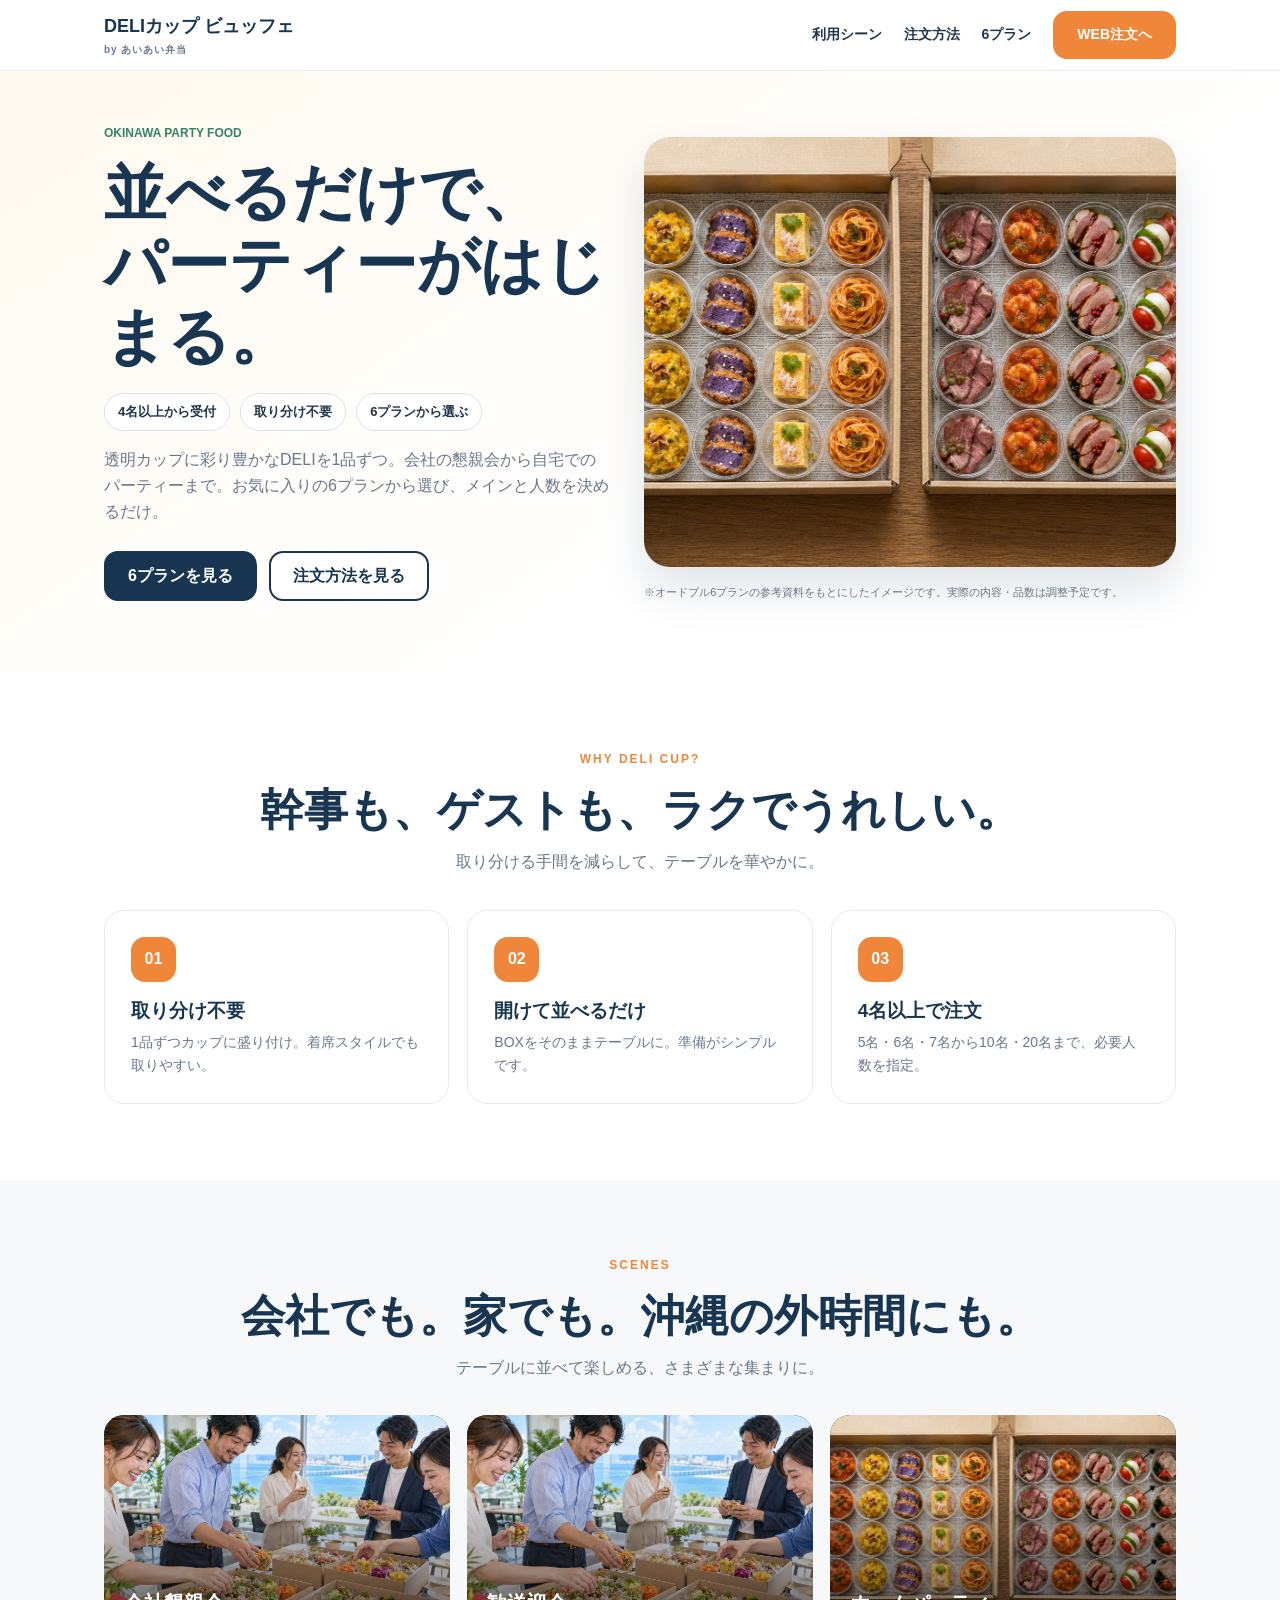
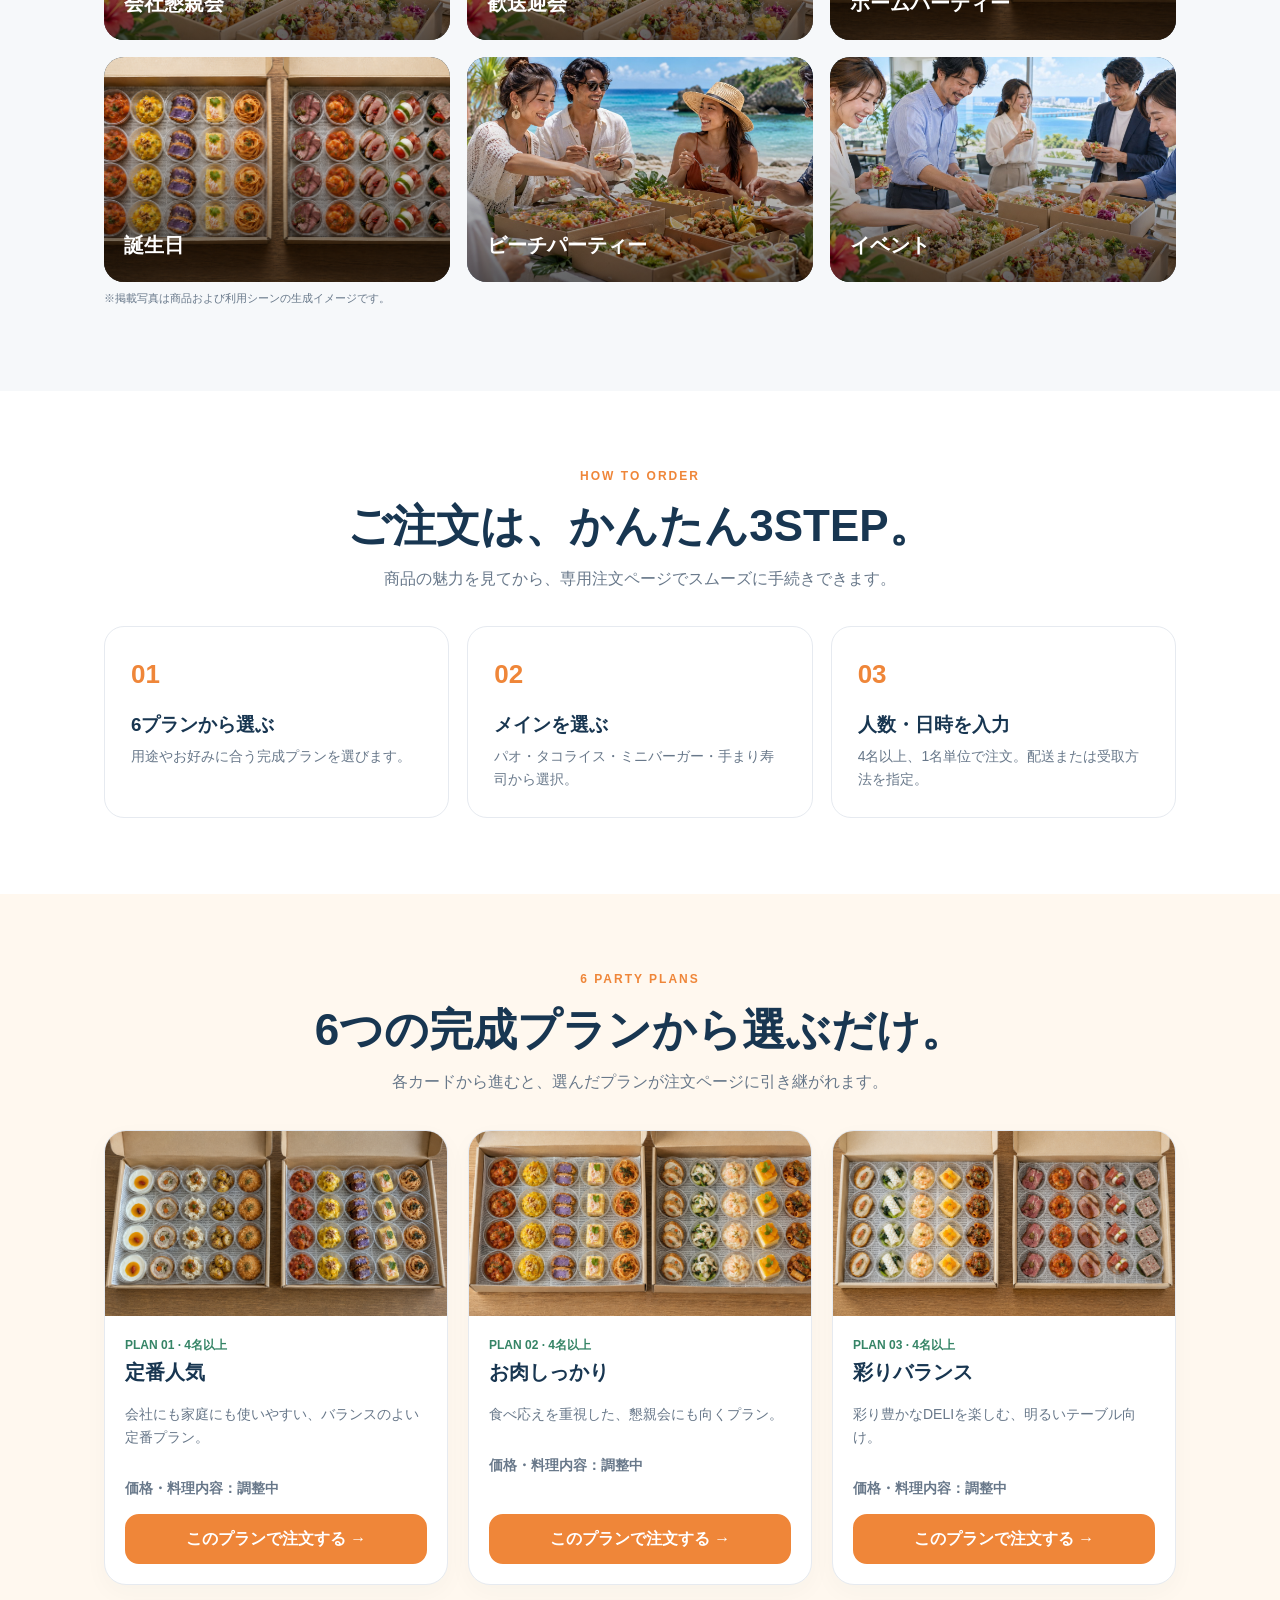
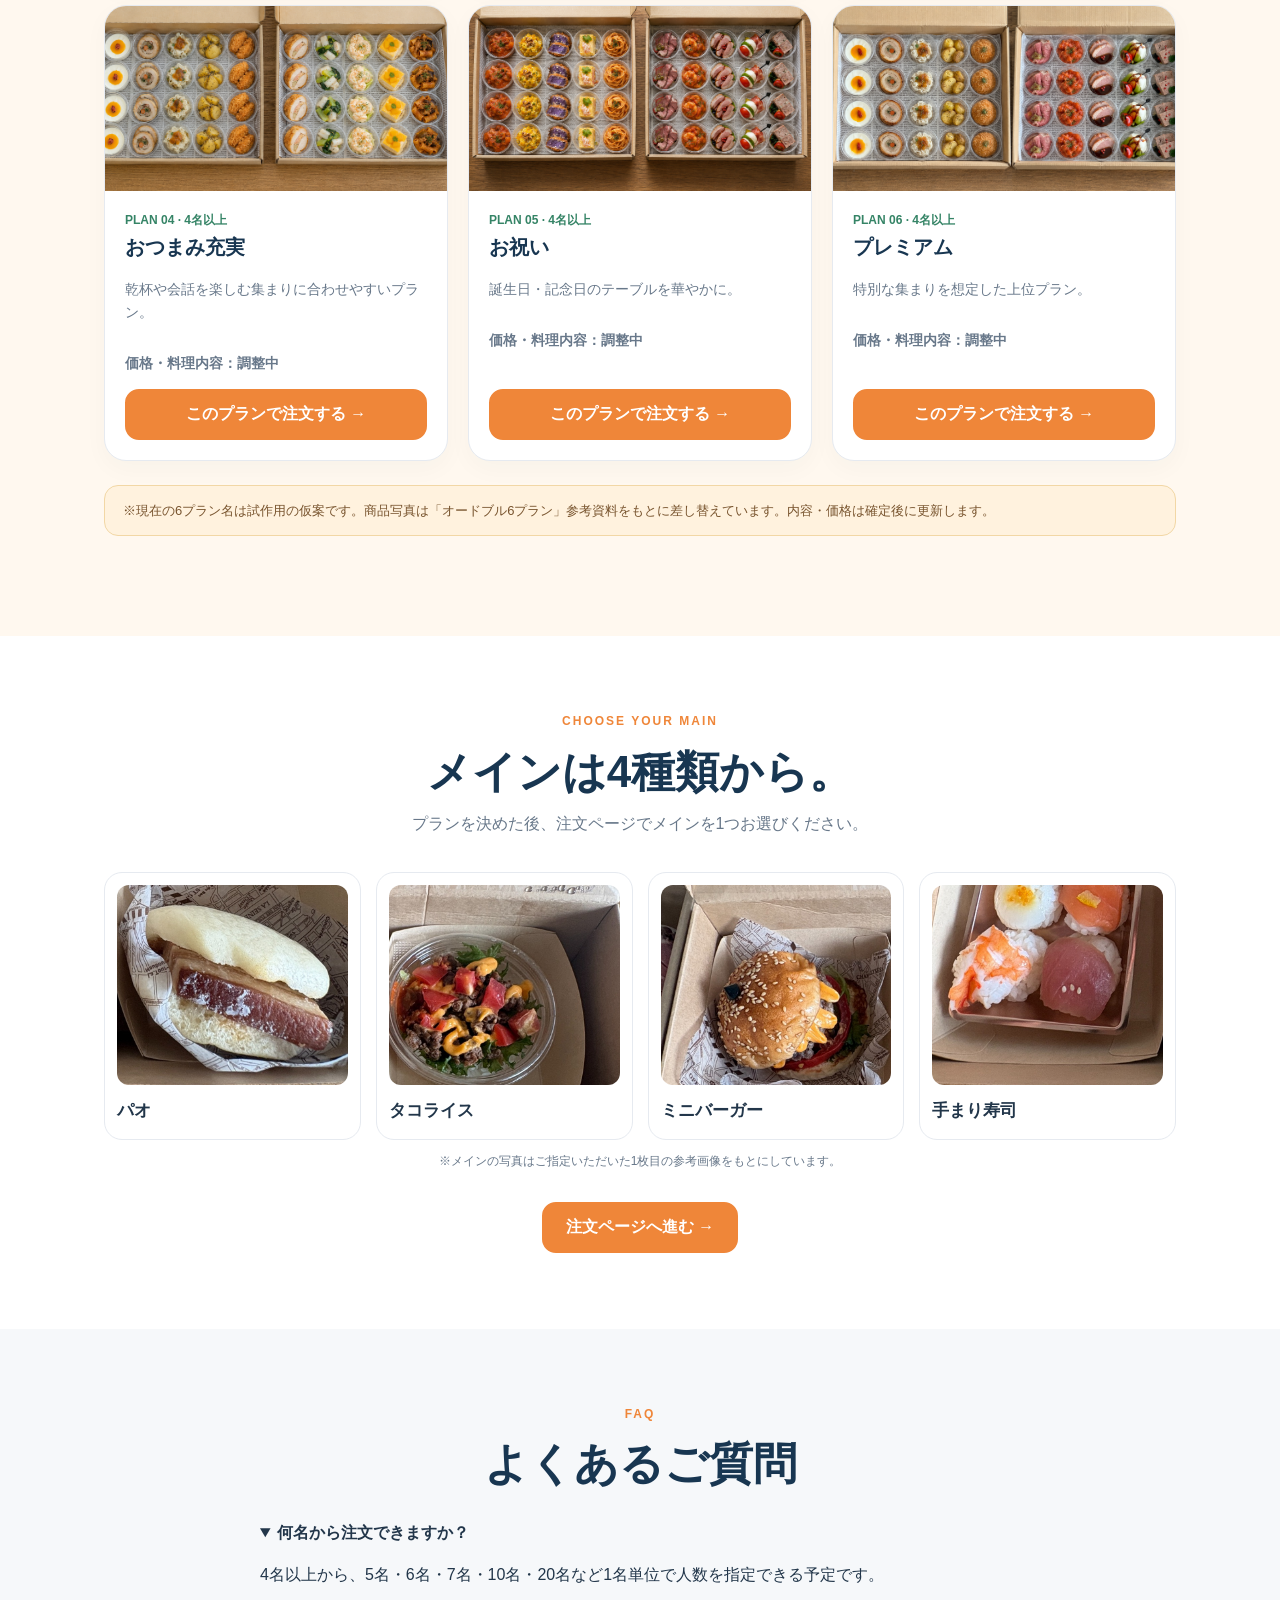
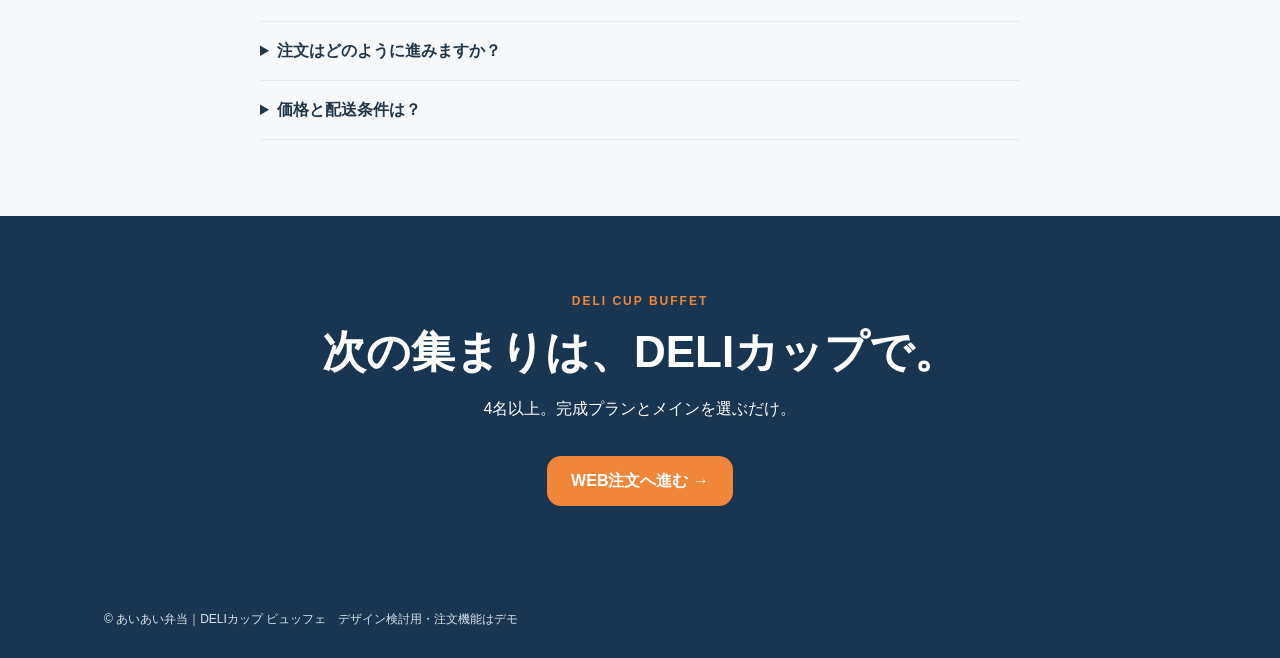
==== index.html @ 121ae2f3 "Add files via upload" ====
<!doctype html><html lang="ja"><head><meta charset="UTF-8"><meta name="viewport" content="width=device-width, initial-scale=1.0"><meta name="description" content="DELIカップ ビュッフェ｜沖縄のあいあい弁当。4名以上から人数に合わせて注文できるカップ型オードブル。"><link rel="stylesheet" href="style.css"><title>DELIカップ ビュッフェ｜あいあい弁当</title></head><body><header class="site-header"><div class="wrap header-inner"><a class="logo" href="index.html">DELIカップ ビュッフェ<small>by あいあい弁当</small></a><nav class="nav"><a href="index.html#scenes">利用シーン</a><a href="index.html#howto">注文方法</a><a href="index.html#plans">6プラン</a><a class="button" href="order.html">WEB注文へ</a></nav></div></header>
<main><section class="hero"><div class="wrap hero-inner"><div><span class="chip">OKINAWA PARTY FOOD</span><h1>並べるだけで、<br>パーティーがはじまる。</h1><div class="badges"><span class="badge">4名以上から受付</span><span class="badge">取り分け不要</span><span class="badge">6プランから選ぶ</span></div><p>透明カップに彩り豊かなDELIを1品ずつ。会社の懇親会から自宅でのパーティーまで。お気に入りの6プランから選び、メインと人数を決めるだけ。</p><div class="cta-row"><a class="button navy" href="#plans">6プランを見る</a><a class="button outline" href="#howto">注文方法を見る</a></div></div><div><img class="hero-photo" src="images/hero.jpg" alt="ビュッフェ参考資料をもとにしたDELIカップのオードブルイメージ"><div class="photo-caption">※オードブル6プランの参考資料をもとにしたイメージです。実際の内容・品数は調整予定です。</div></div></div></section>
<section class="section" id="features"><div class="wrap"><div class="eyebrow">WHY DELI CUP?</div><h2 class="title">幹事も、ゲストも、ラクでうれしい。</h2><p class="sub">取り分ける手間を減らして、テーブルを華やかに。</p><div class="feature-grid"><div class="tile"><div class="tile-icon">01</div><h3>取り分け不要</h3><p>1品ずつカップに盛り付け。着席スタイルでも取りやすい。</p></div><div class="tile"><div class="tile-icon">02</div><h3>開けて並べるだけ</h3><p>BOXをそのままテーブルに。準備がシンプルです。</p></div><div class="tile"><div class="tile-icon">03</div><h3>4名以上で注文</h3><p>5名・6名・7名から10名・20名まで、必要人数を指定。</p></div></div></div></section>
<section class="section soft" id="scenes"><div class="wrap"><div class="eyebrow">SCENES</div><h2 class="title">会社でも。家でも。沖縄の外時間にも。</h2><p class="sub">テーブルに並べて楽しめる、さまざまな集まりに。</p><div class="scene-grid"><div class="scene"><img src="images/office.jpg" alt="オフィス懇親会の利用イメージ"><span>会社懇親会</span></div><div class="scene"><img src="images/office.jpg" alt="歓送迎会の利用イメージ"><span>歓送迎会</span></div><div class="scene"><img src="images/hero.jpg" alt="ホームパーティーの参考イメージ"><span>ホームパーティー</span></div><div class="scene"><img src="images/hero.jpg" alt="誕生日の参考イメージ"><span>誕生日</span></div><div class="scene"><img src="images/beach.jpg" alt="ビーチパーティーの利用イメージ"><span>ビーチパーティー</span></div><div class="scene"><img src="images/office.jpg" alt="イベントの利用イメージ"><span>イベント</span></div></div><div class="photo-caption">※掲載写真は商品および利用シーンの生成イメージです。</div></div></section>
<section class="section" id="howto"><div class="wrap"><div class="eyebrow">HOW TO ORDER</div><h2 class="title">ご注文は、かんたん3STEP。</h2><p class="sub">商品の魅力を見てから、専用注文ページでスムーズに手続きできます。</p><div class="steps"><div class="tile"><div class="step-num">01</div><h3>6プランから選ぶ</h3><p>用途やお好みに合う完成プランを選びます。</p></div><div class="tile"><div class="step-num">02</div><h3>メインを選ぶ</h3><p>パオ・タコライス・ミニバーガー・手まり寿司から選択。</p></div><div class="tile"><div class="step-num">03</div><h3>人数・日時を入力</h3><p>4名以上、1名単位で注文。配送または受取方法を指定。</p></div></div></div></section>
<section class="section pale" id="plans"><div class="wrap"><div class="eyebrow">6 PARTY PLANS</div><h2 class="title">6つの完成プランから選ぶだけ。</h2><p class="sub">各カードから進むと、選んだプランが注文ページに引き継がれます。</p><div class="plan-grid"><article class="plan"><div class="plan-photo" role="img" aria-label="仮の商品イメージ"></div><div class="plan-inner"><span class="chip">PLAN 01 · 4名以上</span><h3>定番人気</h3><p>会社にも家庭にも使いやすい、バランスのよい定番プラン。</p><p><strong>価格・料理内容：調整中</strong></p><a class="button" href="order.html?plan=1">このプランで注文する →</a></div></article>
<article class="plan"><div class="plan-photo" role="img" aria-label="仮の商品イメージ"></div><div class="plan-inner"><span class="chip">PLAN 02 · 4名以上</span><h3>お肉しっかり</h3><p>食べ応えを重視した、懇親会にも向くプラン。</p><p><strong>価格・料理内容：調整中</strong></p><a class="button" href="order.html?plan=2">このプランで注文する →</a></div></article>
<article class="plan"><div class="plan-photo" role="img" aria-label="仮の商品イメージ"></div><div class="plan-inner"><span class="chip">PLAN 03 · 4名以上</span><h3>彩りバランス</h3><p>彩り豊かなDELIを楽しむ、明るいテーブル向け。</p><p><strong>価格・料理内容：調整中</strong></p><a class="button" href="order.html?plan=3">このプランで注文する →</a></div></article>
<article class="plan"><div class="plan-photo" role="img" aria-label="仮の商品イメージ"></div><div class="plan-inner"><span class="chip">PLAN 04 · 4名以上</span><h3>おつまみ充実</h3><p>乾杯や会話を楽しむ集まりに合わせやすいプラン。</p><p><strong>価格・料理内容：調整中</strong></p><a class="button" href="order.html?plan=4">このプランで注文する →</a></div></article>
<article class="plan"><div class="plan-photo" role="img" aria-label="仮の商品イメージ"></div><div class="plan-inner"><span class="chip">PLAN 05 · 4名以上</span><h3>お祝い</h3><p>誕生日・記念日のテーブルを華やかに。</p><p><strong>価格・料理内容：調整中</strong></p><a class="button" href="order.html?plan=5">このプランで注文する →</a></div></article>
<article class="plan"><div class="plan-photo" role="img" aria-label="仮の商品イメージ"></div><div class="plan-inner"><span class="chip">PLAN 06 · 4名以上</span><h3>プレミアム</h3><p>特別な集まりを想定した上位プラン。</p><p><strong>価格・料理内容：調整中</strong></p><a class="button" href="order.html?plan=6">このプランで注文する →</a></div></article></div><div class="info">※現在の6プラン名は試作用の仮案です。商品写真は「オードブル6プラン」参考資料をもとに差し替えています。内容・価格は確定後に更新します。</div></div></section>
<section class="section" id="mains"><div class="wrap"><div class="eyebrow">CHOOSE YOUR MAIN</div><h2 class="title">メインは4種類から。</h2><p class="sub">プランを決めた後、注文ページでメインを1つお選びください。</p><div class="main-grid"><div class="main-item"><div class="pic"><img src="images/main_pao.jpg" alt="パオの参考写真"></div><h3>パオ</h3></div><div class="main-item"><div class="pic"><img src="images/main_taco.jpg" alt="タコライスの参考写真"></div><h3>タコライス</h3></div><div class="main-item"><div class="pic"><img src="images/main_burger.jpg" alt="ミニバーガーの参考写真"></div><h3>ミニバーガー</h3></div><div class="main-item"><div class="pic"><img src="images/main_sushi.jpg" alt="手まり寿司の参考写真"></div><h3>手まり寿司</h3></div></div><div class="main-row-note">※メインの写真はご指定いただいた1枚目の参考画像をもとにしています。</div><div class="center" style="margin-top:30px"><a href="order.html" class="button">注文ページへ進む →</a></div></div></section>
<section class="section soft"><div class="wrap"><div class="eyebrow">FAQ</div><h2 class="title">よくあるご質問</h2><div class="faq"><details open><summary>何名から注文できますか？</summary><p>4名以上から、5名・6名・7名・10名・20名など1名単位で人数を指定できる予定です。</p></details><details><summary>注文はどのように進みますか？</summary><p>LPでプランを選び、専用注文ページでメイン・人数・日時などをご入力ください。</p></details><details><summary>価格と配送条件は？</summary><p>現在調整中です。確定後、商品と注文ページの両方へ掲載します。</p></details></div></div></section>
<section class="section" style="background:#183651;color:#fff"><div class="wrap center"><div class="eyebrow">DELI CUP BUFFET</div><h2 class="title" style="color:#fff">次の集まりは、DELIカップで。</h2><p>4名以上。完成プランとメインを選ぶだけ。</p><a href="order.html" class="button" style="margin-top:18px">WEB注文へ進む →</a></div></section></main><footer class="footer"><div class="wrap">© あいあい弁当｜DELIカップ ビュッフェ　<span>デザイン検討用・注文機能はデモ</span></div></footer></body></html>
---- style.css ----
:root{--navy:#183651;--orange:#ef8639;--green:#358466;--yellow:#ffe4a1;--cream:#fff8ef;--text:#22364a;--muted:#68788a;--line:#e6eaf0}*{box-sizing:border-box}html{scroll-behavior:smooth}body{margin:0;font-family:-apple-system,BlinkMacSystemFont,"Hiragino Sans","Yu Gothic",Meiryo,sans-serif;color:var(--text);line-height:1.65;background:#fff}a{text-decoration:none;color:inherit}button,input,select,textarea{font:inherit}.wrap{max-width:1120px;padding:0 24px;margin:auto}.site-header{background:#fff;position:sticky;top:0;z-index:10;border-bottom:1px solid var(--line)}.header-inner{height:70px;display:flex;align-items:center;justify-content:space-between;gap:18px}.logo{font-size:18px;font-weight:900;color:var(--navy)}.logo small{display:block;font-size:10px;color:var(--muted);letter-spacing:1px}.nav{display:flex;align-items:center;gap:22px;font-size:14px;font-weight:800}.button{background:var(--orange);border:2px solid var(--orange);border-radius:14px;color:#fff;display:inline-flex;align-items:center;justify-content:center;min-height:48px;padding:10px 22px;font-weight:900;cursor:pointer;text-align:center}.button.navy{background:var(--navy);border-color:var(--navy)}.button.outline{background:#fff;color:var(--navy);border-color:var(--navy)}.button:focus-visible,a:focus-visible,select:focus-visible,input:focus-visible{outline:3px solid #1c91ee;outline-offset:3px}.section{padding:76px 0}.pale{background:var(--cream)}.soft{background:#f6f8fa}.eyebrow{font-size:12px;letter-spacing:2px;color:var(--orange);font-weight:900;text-align:center}.title{text-align:center;color:var(--navy);font-size:clamp(29px,4vw,44px);line-height:1.26;margin:12px 0}.sub{text-align:center;color:var(--muted);max-width:720px;margin:0 auto 34px}.badges{display:flex;gap:10px;flex-wrap:wrap}.badge{background:#fff;padding:7px 13px;border-radius:25px;border:1px solid #dce3ea;font-size:13px;font-weight:800}.hero{background:linear-gradient(145deg,#fff9ef,#fff 64%);padding:48px 0}.hero-inner{display:grid;grid-template-columns:1fr 1.05fr;align-items:center;gap:34px}.hero h1{font-size:clamp(38px,5vw,62px);line-height:1.16;margin:12px 0 20px;color:var(--navy)}.hero p{color:var(--muted)}.hero-photo{width:100%;height:410px;object-fit:cover;border-radius:26px;box-shadow:0 22px 45px #17365122}.photo-caption{font-size:11px;color:var(--muted);margin:7px 0}.feature-grid,.steps{display:grid;grid-template-columns:repeat(3,1fr);gap:18px}.tile{border:1px solid var(--line);border-radius:20px;padding:26px;background:#fff}.tile-icon{background:var(--orange);border-radius:14px;width:45px;height:45px;display:grid;place-items:center;color:white;font-weight:900}.tile h3{margin:14px 0 4px;color:var(--navy)}.tile p{margin:0;color:var(--muted);font-size:14px}.scene-grid{display:grid;grid-template-columns:repeat(3,1fr);gap:17px}.scene{border-radius:20px;min-height:225px;overflow:hidden;position:relative;background:var(--navy);color:white;display:flex;align-items:end}.scene img{position:absolute;width:100%;height:100%;object-fit:cover}.scene::after{content:"";position:absolute;inset:30% 0 0;background:linear-gradient(transparent,#0009)}.scene span{position:relative;z-index:1;font-size:20px;font-weight:900;padding:20px}.scene.placeholder{background:linear-gradient(135deg,#9cc3a4,#f0c578)}.step-num{font-size:26px;font-weight:900;color:var(--orange)}.plan-grid{display:grid;grid-template-columns:repeat(3,1fr);gap:20px}.plan{background:#fff;border:1px solid var(--line);border-radius:22px;overflow:hidden;box-shadow:0 8px 25px #22364a08;display:flex;flex-direction:column}.plan-photo{height:155px;background-image:linear-gradient(#ffffff12,#ffffff23),url('images/hero.jpg');background-size:cover;background-position:center}.plan:nth-child(2) .plan-photo{background-position:15% 75%}.plan:nth-child(3) .plan-photo{background-position:85% 20%}.plan:nth-child(4) .plan-photo{background-position:65% 85%}.plan:nth-child(5) .plan-photo{background-position:95% 75%}.plan:nth-child(6) .plan-photo{background-position:20% 15%}.plan-inner{padding:20px;flex:1;display:flex;flex-direction:column}.plan h3{font-size:20px;color:var(--navy);margin:0}.plan p{font-size:14px;color:var(--muted)}.plan .button{margin-top:auto}.chip{font-weight:800;color:var(--green);font-size:12px}.main-grid{display:grid;grid-template-columns:repeat(4,1fr);gap:15px}.main-item{background:#fff;border:1px solid var(--line);border-radius:18px;padding:14px}.main-item .pic{aspect-ratio:1.4;background:#f0e6d6;border-radius:12px;display:flex;align-items:center;justify-content:center;font-size:40px}.main-item h3{font-size:17px;margin:12px 0 2px}.info{background:#fff2de;border:1px solid #f2d7a5;padding:14px 18px;border-radius:14px;font-size:13px;color:#78542e;margin:24px 0}.faq{max-width:760px;margin:0 auto}.faq details{border-bottom:1px solid var(--line);padding:16px 0}.faq summary{font-weight:800;cursor:pointer}.footer{background:var(--navy);color:#dae4ed;padding:28px 0;font-size:12px}.center{text-align:center}.cta-row{display:flex;gap:12px;flex-wrap:wrap;margin:25px 0}.order-hero{background:var(--cream);padding:38px 0}.order-shell{display:grid;grid-template-columns:1.55fr 1fr;gap:28px;align-items:start;padding-top:30px;padding-bottom:70px}.form-card,.recap{background:#fff;border:1px solid var(--line);border-radius:22px;padding:27px;box-shadow:0 10px 28px #1836510b}.form-card h2{color:var(--navy);font-size:22px;border-bottom:1px solid var(--line);padding-bottom:10px;margin:4px 0 23px}.field{margin:0 0 19px}.field label{font-size:14px;display:block;font-weight:900;margin:0 0 7px}.field input,.field select,.field textarea{width:100%;padding:13px 15px;border:1px solid #ccd6e0;border-radius:12px;background:#fff;min-height:49px}.field small,.hint{font-size:12px;color:var(--muted)}.field-row{display:grid;grid-template-columns:1fr 1fr;gap:16px}.choice-row{display:flex;gap:9px;flex-wrap:wrap}.choice-row button{background:#fff;border:1px solid #d3dde6;border-radius:20px;padding:7px 15px;cursor:pointer}.choice-row button.active{background:var(--navy);color:#fff;border-color:var(--navy)}.recap{position:sticky;top:93px}.recap h2{margin:0 0 12px;color:var(--navy);font-size:24px}.line{display:flex;justify-content:space-between;gap:15px;padding:10px 0;border-bottom:1px solid var(--line);font-size:14px}.line strong{color:var(--navy);text-align:right}.status{background:#edf7f0;border-radius:14px;padding:14px;color:#246546;font-weight:700;font-size:13px}.disabled{opacity:.55;cursor:not-allowed}.confirm{display:none;padding:20px;background:#eff8f0;border-radius:14px;margin-top:19px;border:1px solid #b9d9bd}.confirm.show{display:block}.sticky-mobile{display:none}@media(max-width:860px){.hero-inner,.order-shell{grid-template-columns:1fr}.feature-grid,.plan-grid{grid-template-columns:repeat(2,1fr)}.main-grid{grid-template-columns:repeat(2,1fr)}.recap{position:static}.hero-photo{height:320px}.nav a:not(.button){display:none}}@media(max-width:600px){.wrap{padding:0 17px}.section{padding:52px 0}.hero{padding:28px 0}.hero-inner{gap:10px}.hero-photo{height:250px;order:-1}.feature-grid,.scene-grid,.steps,.plan-grid{grid-template-columns:1fr}.main-grid{grid-template-columns:repeat(2,1fr)}.field-row{grid-template-columns:1fr}.plan-photo{height:175px}.order-shell{gap:16px}.form-card,.recap{padding:20px}.nav{gap:8px}.nav .button{padding:7px 11px;font-size:12px}.logo{font-size:15px}}


/* Updated visuals using provided references */
.hero-photo{height:430px;object-position:center}
.plan-photo{height:185px;background-size:cover;background-position:center;background-image:none}
.plan:nth-child(1) .plan-photo{background-image:url('images/plan1.png')}
.plan:nth-child(2) .plan-photo{background-image:url('images/plan2.png')}
.plan:nth-child(3) .plan-photo{background-image:url('images/plan3.png')}
.plan:nth-child(4) .plan-photo{background-image:url('images/plan4.png')}
.plan:nth-child(5) .plan-photo{background-image:url('images/plan5.png')}
.plan:nth-child(6) .plan-photo{background-image:url('images/plan6.png')}
.main-item{overflow:hidden;padding:12px}
.main-item .pic{aspect-ratio:1.15;background:#f6f2ec;border-radius:12px;overflow:hidden;padding:0;font-size:0}
.main-item .pic img{width:100%;height:100%;object-fit:cover;display:block}
.main-row-note{margin-top:12px;font-size:12px;color:var(--muted);text-align:center}
.order-visual-grid{display:grid;grid-template-columns:repeat(2,1fr);gap:10px;margin-top:12px}
.order-visual-grid .vis{border:1px solid var(--line);border-radius:14px;overflow:hidden;background:#fff}
.order-visual-grid img{width:100%;height:94px;object-fit:cover;display:block}
.order-visual-grid span{display:block;padding:7px 9px;font-size:12px;font-weight:800;color:var(--navy)}
@media(max-width:600px){.hero-photo{height:280px}.order-visual-grid img{height:88px}}
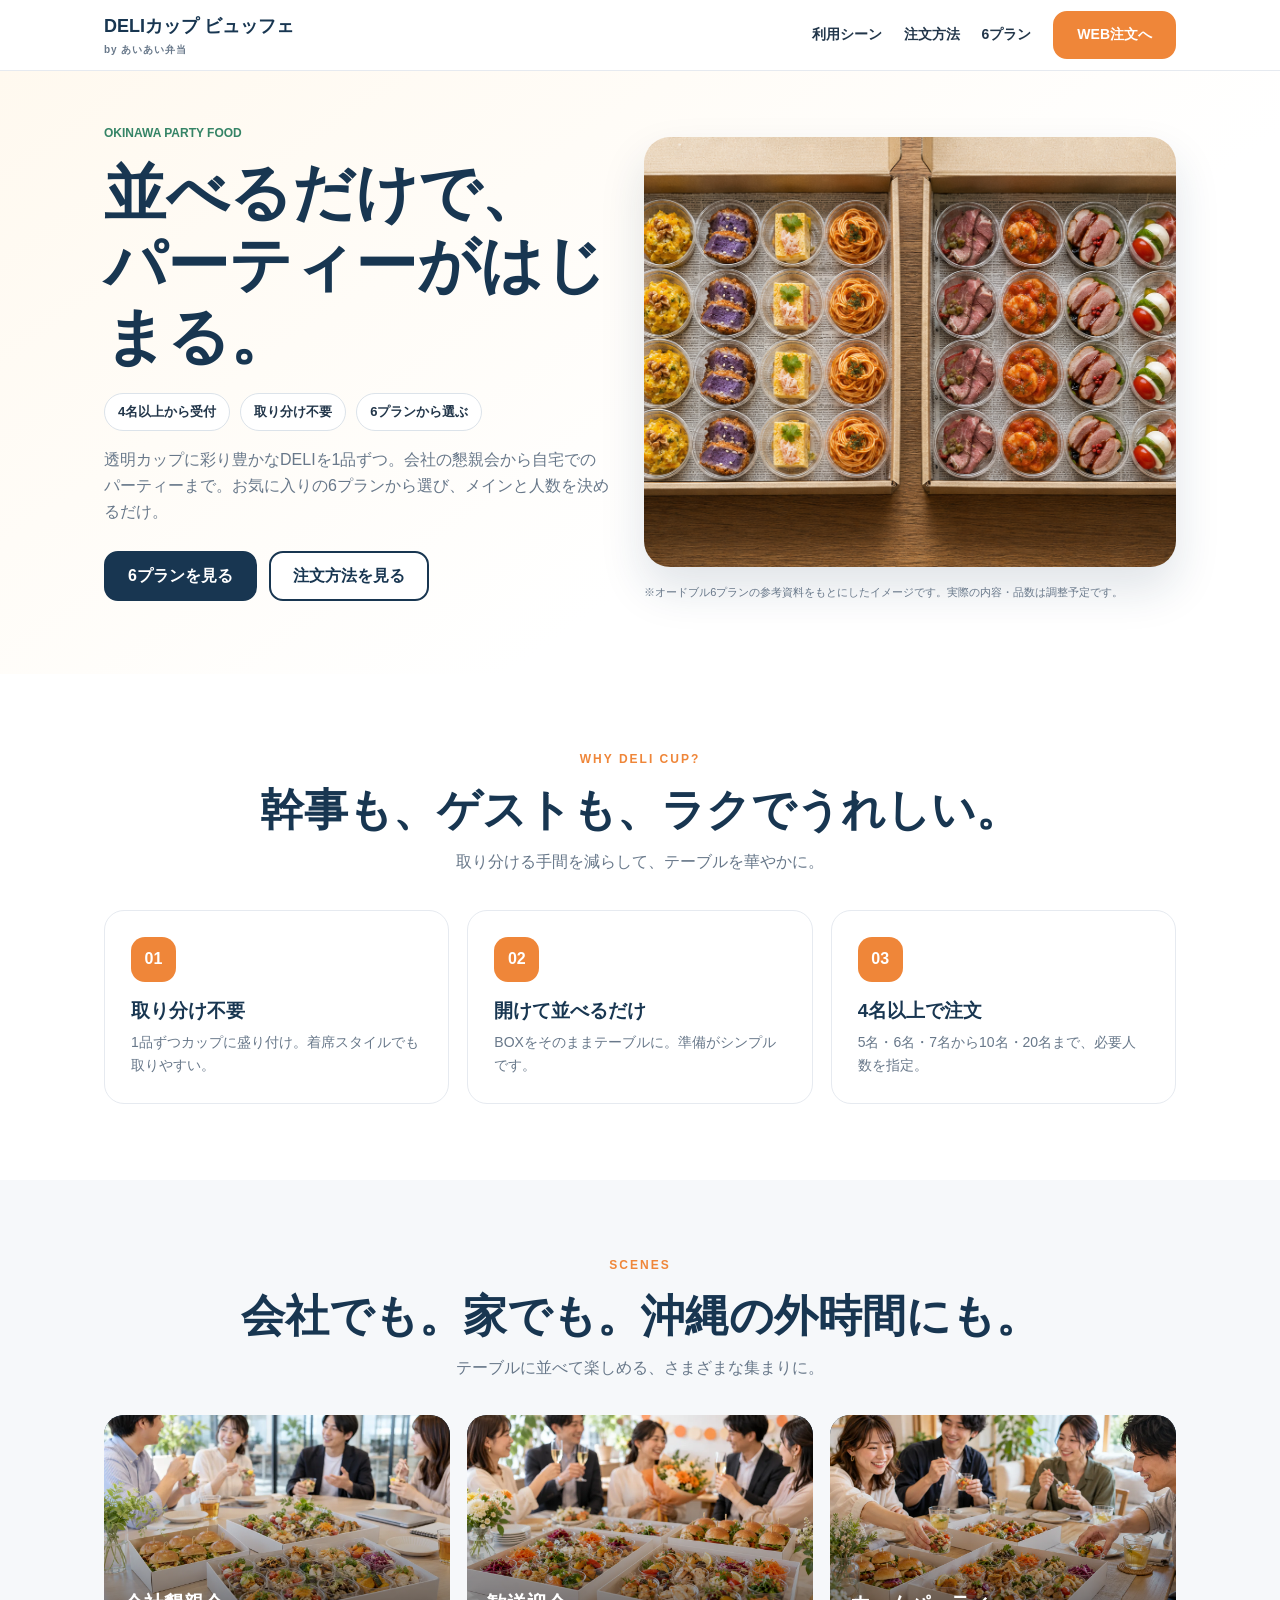
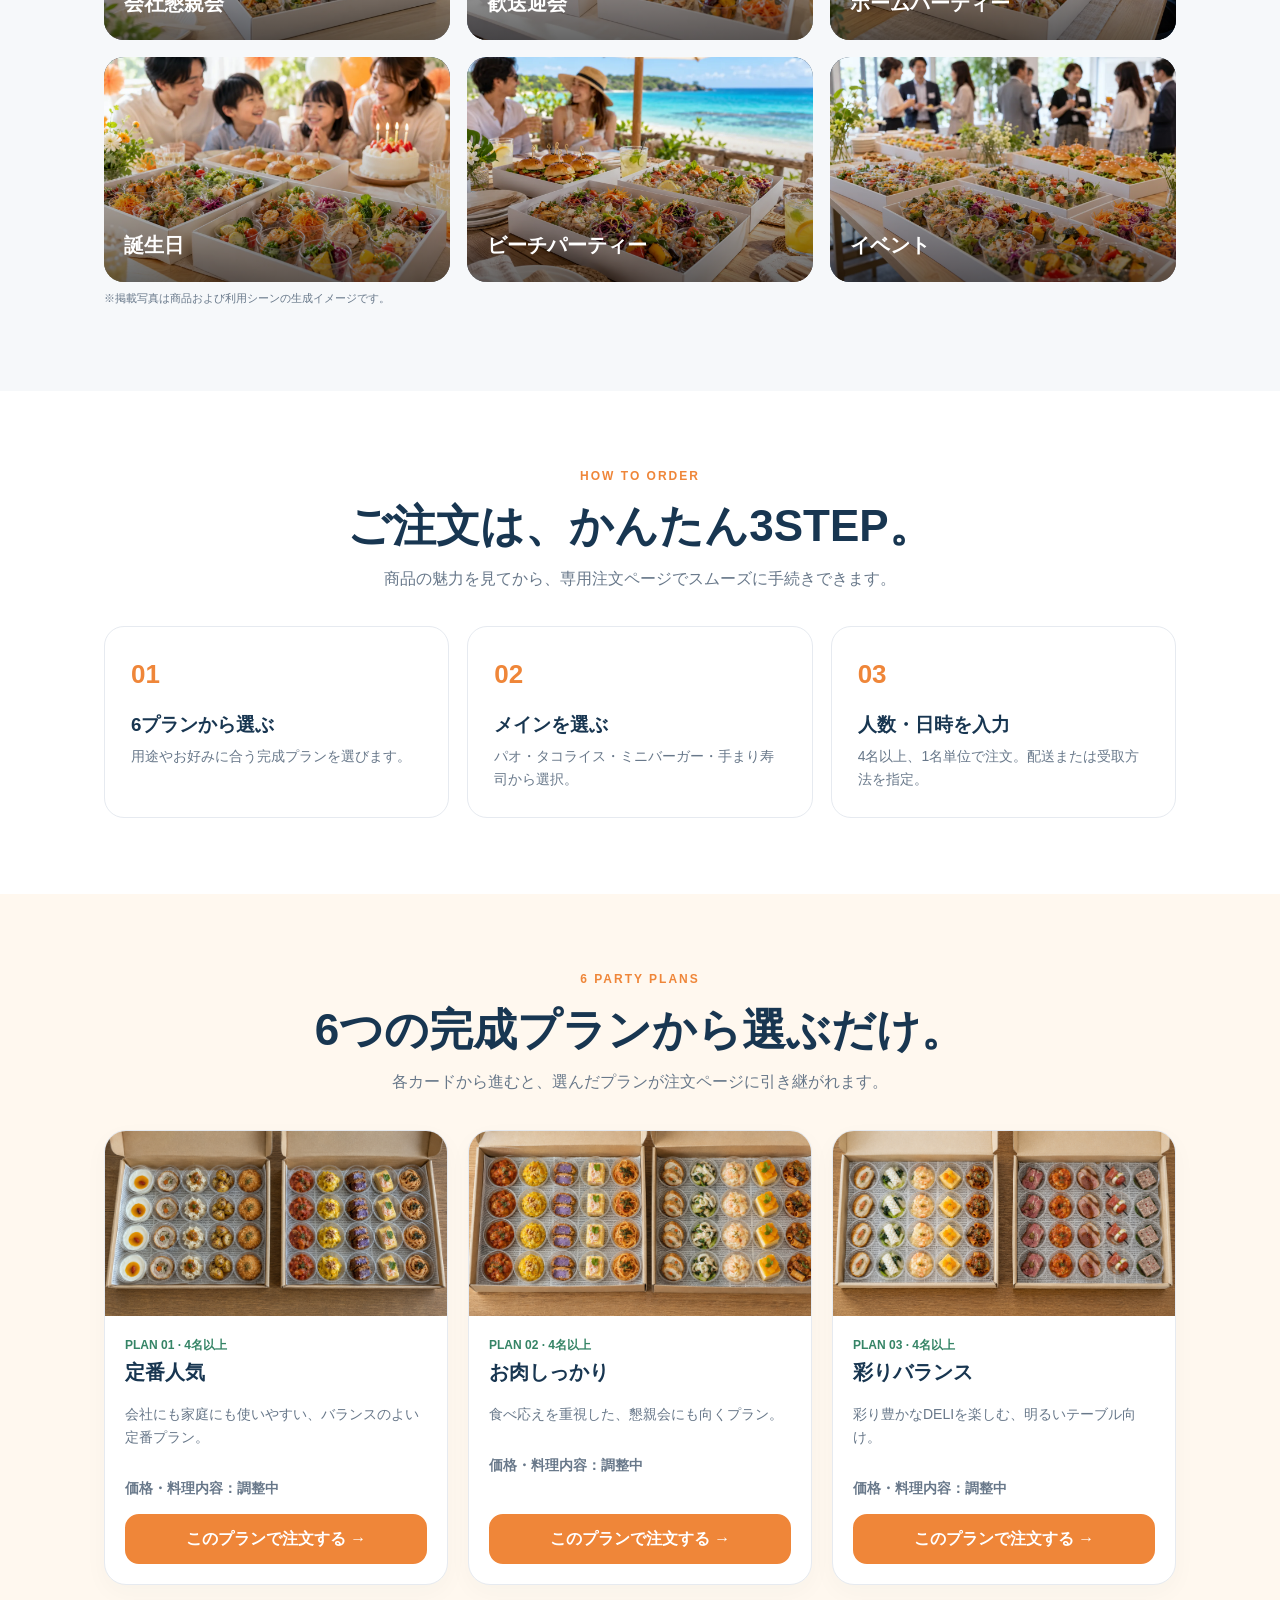
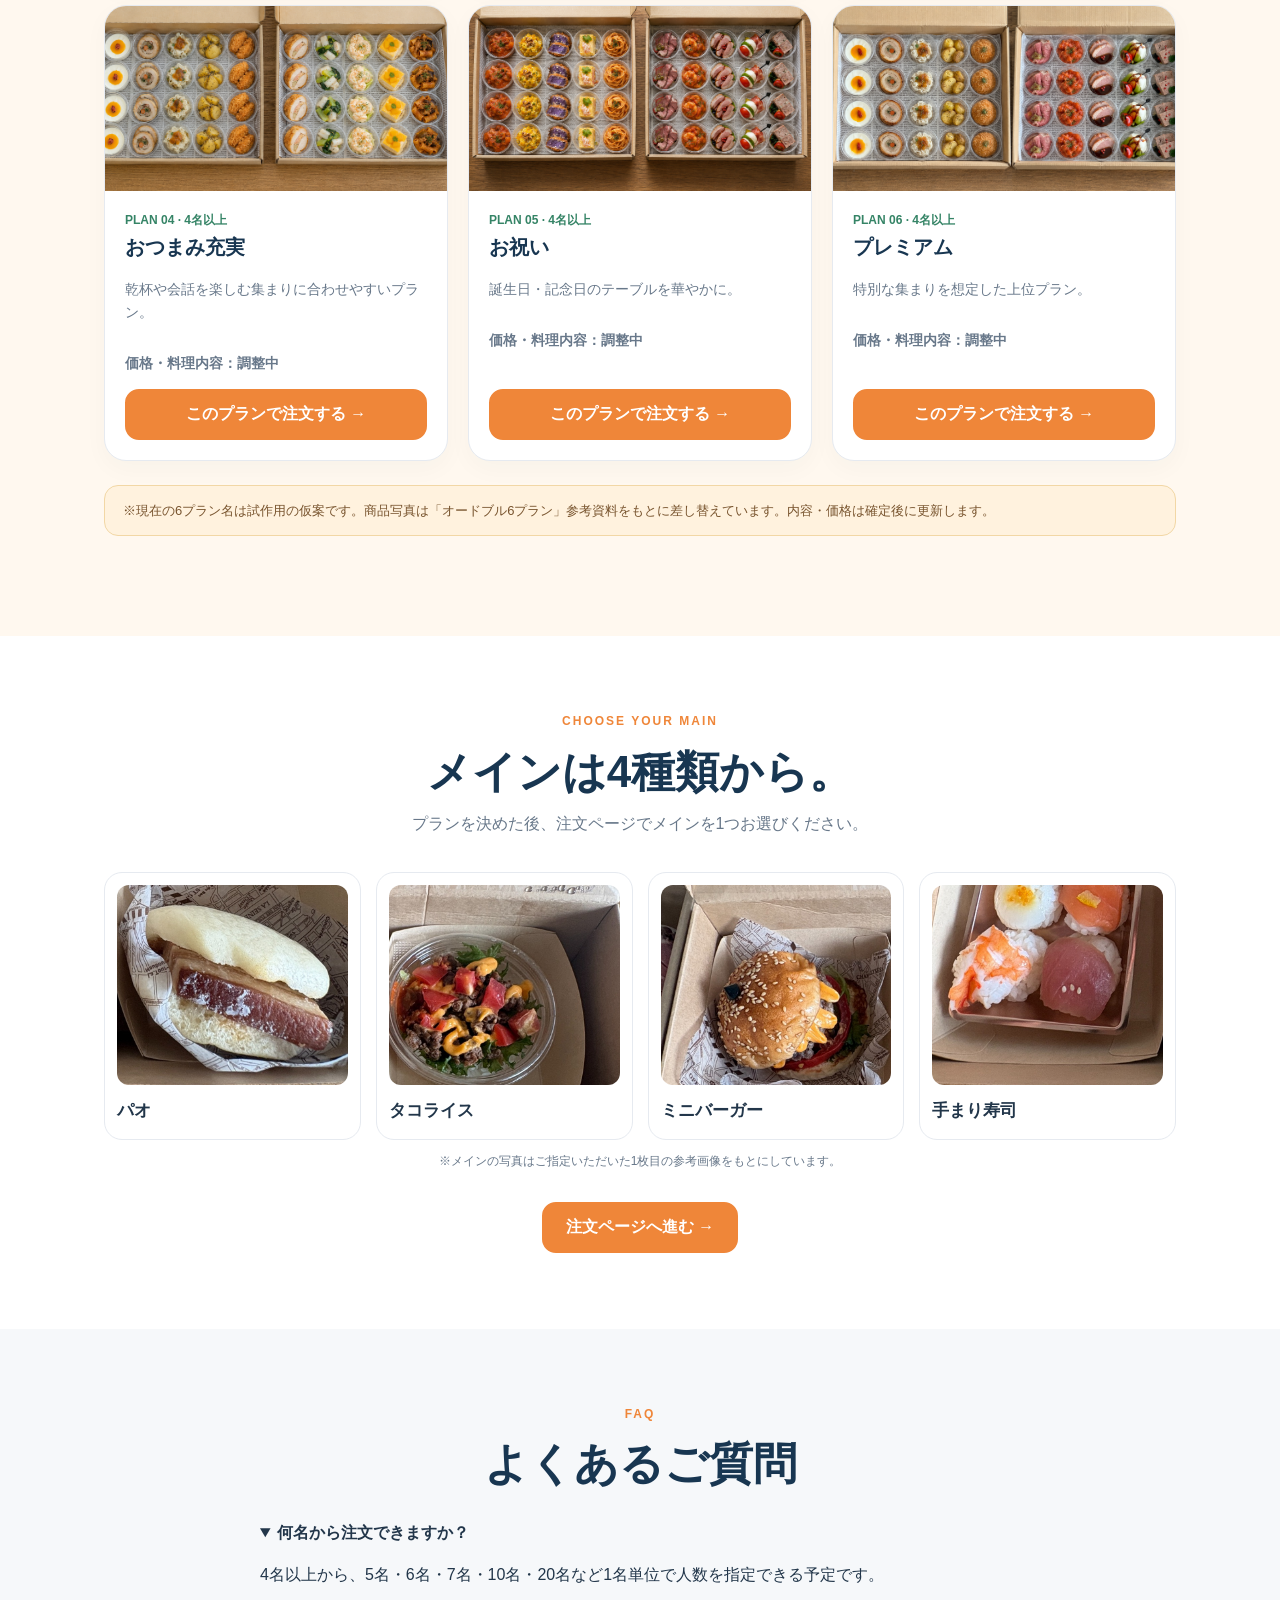
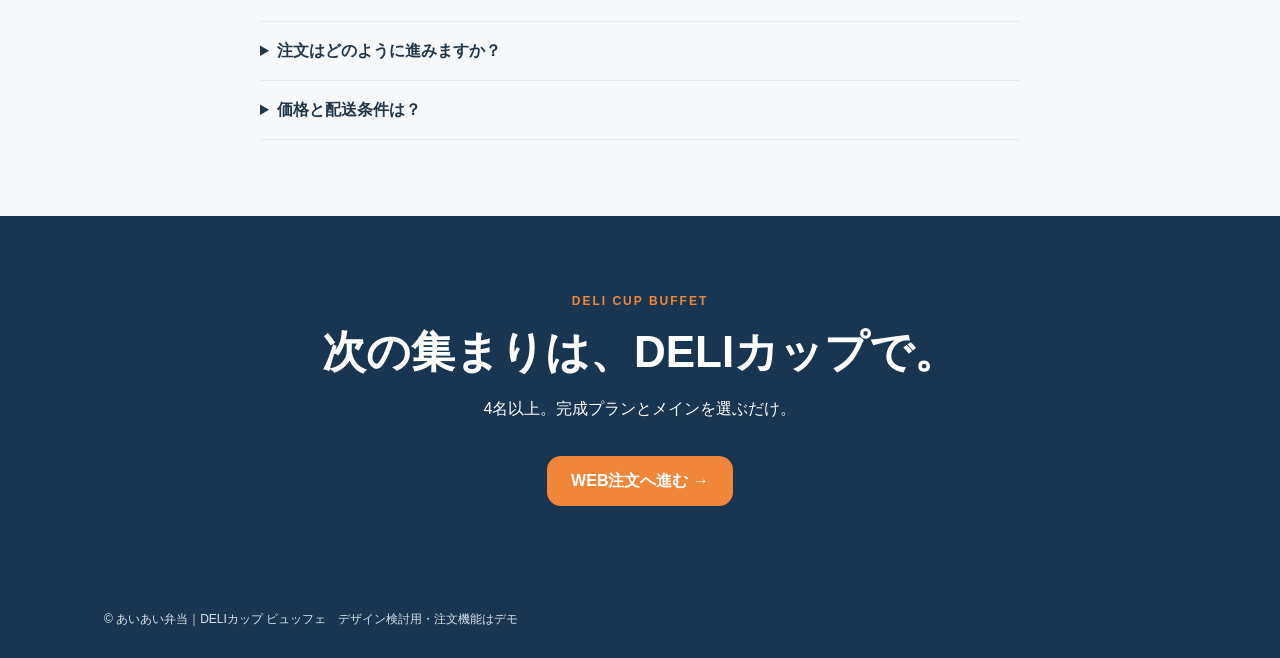
==== commit 82a665c0: "Replace six usage scene photos with dedicated optimized images" ====
--- a/index.html
+++ b/index.html
@@ -1,7 +1,7 @@
 <!doctype html><html lang="ja"><head><meta charset="UTF-8"><meta name="viewport" content="width=device-width, initial-scale=1.0"><meta name="description" content="DELIカップ ビュッフェ｜沖縄のあいあい弁当。4名以上から人数に合わせて注文できるカップ型オードブル。"><link rel="stylesheet" href="style.css"><title>DELIカップ ビュッフェ｜あいあい弁当</title></head><body><header class="site-header"><div class="wrap header-inner"><a class="logo" href="index.html">DELIカップ ビュッフェ<small>by あいあい弁当</small></a><nav class="nav"><a href="index.html#scenes">利用シーン</a><a href="index.html#howto">注文方法</a><a href="index.html#plans">6プラン</a><a class="button" href="order.html">WEB注文へ</a></nav></div></header>
 <main><section class="hero"><div class="wrap hero-inner"><div><span class="chip">OKINAWA PARTY FOOD</span><h1>並べるだけで、<br>パーティーがはじまる。</h1><div class="badges"><span class="badge">4名以上から受付</span><span class="badge">取り分け不要</span><span class="badge">6プランから選ぶ</span></div><p>透明カップに彩り豊かなDELIを1品ずつ。会社の懇親会から自宅でのパーティーまで。お気に入りの6プランから選び、メインと人数を決めるだけ。</p><div class="cta-row"><a class="button navy" href="#plans">6プランを見る</a><a class="button outline" href="#howto">注文方法を見る</a></div></div><div><img class="hero-photo" src="images/hero.jpg" alt="ビュッフェ参考資料をもとにしたDELIカップのオードブルイメージ"><div class="photo-caption">※オードブル6プランの参考資料をもとにしたイメージです。実際の内容・品数は調整予定です。</div></div></div></section>
 <section class="section" id="features"><div class="wrap"><div class="eyebrow">WHY DELI CUP?</div><h2 class="title">幹事も、ゲストも、ラクでうれしい。</h2><p class="sub">取り分ける手間を減らして、テーブルを華やかに。</p><div class="feature-grid"><div class="tile"><div class="tile-icon">01</div><h3>取り分け不要</h3><p>1品ずつカップに盛り付け。着席スタイルでも取りやすい。</p></div><div class="tile"><div class="tile-icon">02</div><h3>開けて並べるだけ</h3><p>BOXをそのままテーブルに。準備がシンプルです。</p></div><div class="tile"><div class="tile-icon">03</div><h3>4名以上で注文</h3><p>5名・6名・7名から10名・20名まで、必要人数を指定。</p></div></div></div></section>
-<section class="section soft" id="scenes"><div class="wrap"><div class="eyebrow">SCENES</div><h2 class="title">会社でも。家でも。沖縄の外時間にも。</h2><p class="sub">テーブルに並べて楽しめる、さまざまな集まりに。</p><div class="scene-grid"><div class="scene"><img src="images/office.jpg" alt="オフィス懇親会の利用イメージ"><span>会社懇親会</span></div><div class="scene"><img src="images/office.jpg" alt="歓送迎会の利用イメージ"><span>歓送迎会</span></div><div class="scene"><img src="images/hero.jpg" alt="ホームパーティーの参考イメージ"><span>ホームパーティー</span></div><div class="scene"><img src="images/hero.jpg" alt="誕生日の参考イメージ"><span>誕生日</span></div><div class="scene"><img src="images/beach.jpg" alt="ビーチパーティーの利用イメージ"><span>ビーチパーティー</span></div><div class="scene"><img src="images/office.jpg" alt="イベントの利用イメージ"><span>イベント</span></div></div><div class="photo-caption">※掲載写真は商品および利用シーンの生成イメージです。</div></div></section>
+<section class="section soft" id="scenes"><div class="wrap"><div class="eyebrow">SCENES</div><h2 class="title">会社でも。家でも。沖縄の外時間にも。</h2><p class="sub">テーブルに並べて楽しめる、さまざまな集まりに。</p><div class="scene-grid"><div class="scene"><img src="images/scene-office.webp" alt="オフィス懇親会の利用イメージ" width="1200" height="800" loading="lazy" decoding="async"><span>会社懇親会</span></div><div class="scene"><img src="images/scene-welcome.webp" alt="歓送迎会の利用イメージ" width="1200" height="800" loading="lazy" decoding="async"><span>歓送迎会</span></div><div class="scene"><img src="images/scene-home.webp" alt="ホームパーティーの参考イメージ" width="1200" height="800" loading="lazy" decoding="async"><span>ホームパーティー</span></div><div class="scene"><img src="images/scene-birthday.webp" alt="誕生日の参考イメージ" width="1200" height="800" loading="lazy" decoding="async"><span>誕生日</span></div><div class="scene"><img src="images/scene-beach.webp" alt="ビーチパーティーの利用イメージ" width="1200" height="800" loading="lazy" decoding="async"><span>ビーチパーティー</span></div><div class="scene"><img src="images/scene-event.webp" alt="イベントの利用イメージ" width="1200" height="800" loading="lazy" decoding="async"><span>イベント</span></div></div><div class="photo-caption">※掲載写真は商品および利用シーンの生成イメージです。</div></div></section>
 <section class="section" id="howto"><div class="wrap"><div class="eyebrow">HOW TO ORDER</div><h2 class="title">ご注文は、かんたん3STEP。</h2><p class="sub">商品の魅力を見てから、専用注文ページでスムーズに手続きできます。</p><div class="steps"><div class="tile"><div class="step-num">01</div><h3>6プランから選ぶ</h3><p>用途やお好みに合う完成プランを選びます。</p></div><div class="tile"><div class="step-num">02</div><h3>メインを選ぶ</h3><p>パオ・タコライス・ミニバーガー・手まり寿司から選択。</p></div><div class="tile"><div class="step-num">03</div><h3>人数・日時を入力</h3><p>4名以上、1名単位で注文。配送または受取方法を指定。</p></div></div></div></section>
 <section class="section pale" id="plans"><div class="wrap"><div class="eyebrow">6 PARTY PLANS</div><h2 class="title">6つの完成プランから選ぶだけ。</h2><p class="sub">各カードから進むと、選んだプランが注文ページに引き継がれます。</p><div class="plan-grid"><article class="plan"><div class="plan-photo" role="img" aria-label="仮の商品イメージ"></div><div class="plan-inner"><span class="chip">PLAN 01 · 4名以上</span><h3>定番人気</h3><p>会社にも家庭にも使いやすい、バランスのよい定番プラン。</p><p><strong>価格・料理内容：調整中</strong></p><a class="button" href="order.html?plan=1">このプランで注文する →</a></div></article>
 <article class="plan"><div class="plan-photo" role="img" aria-label="仮の商品イメージ"></div><div class="plan-inner"><span class="chip">PLAN 02 · 4名以上</span><h3>お肉しっかり</h3><p>食べ応えを重視した、懇親会にも向くプラン。</p><p><strong>価格・料理内容：調整中</strong></p><a class="button" href="order.html?plan=2">このプランで注文する →</a></div></article>
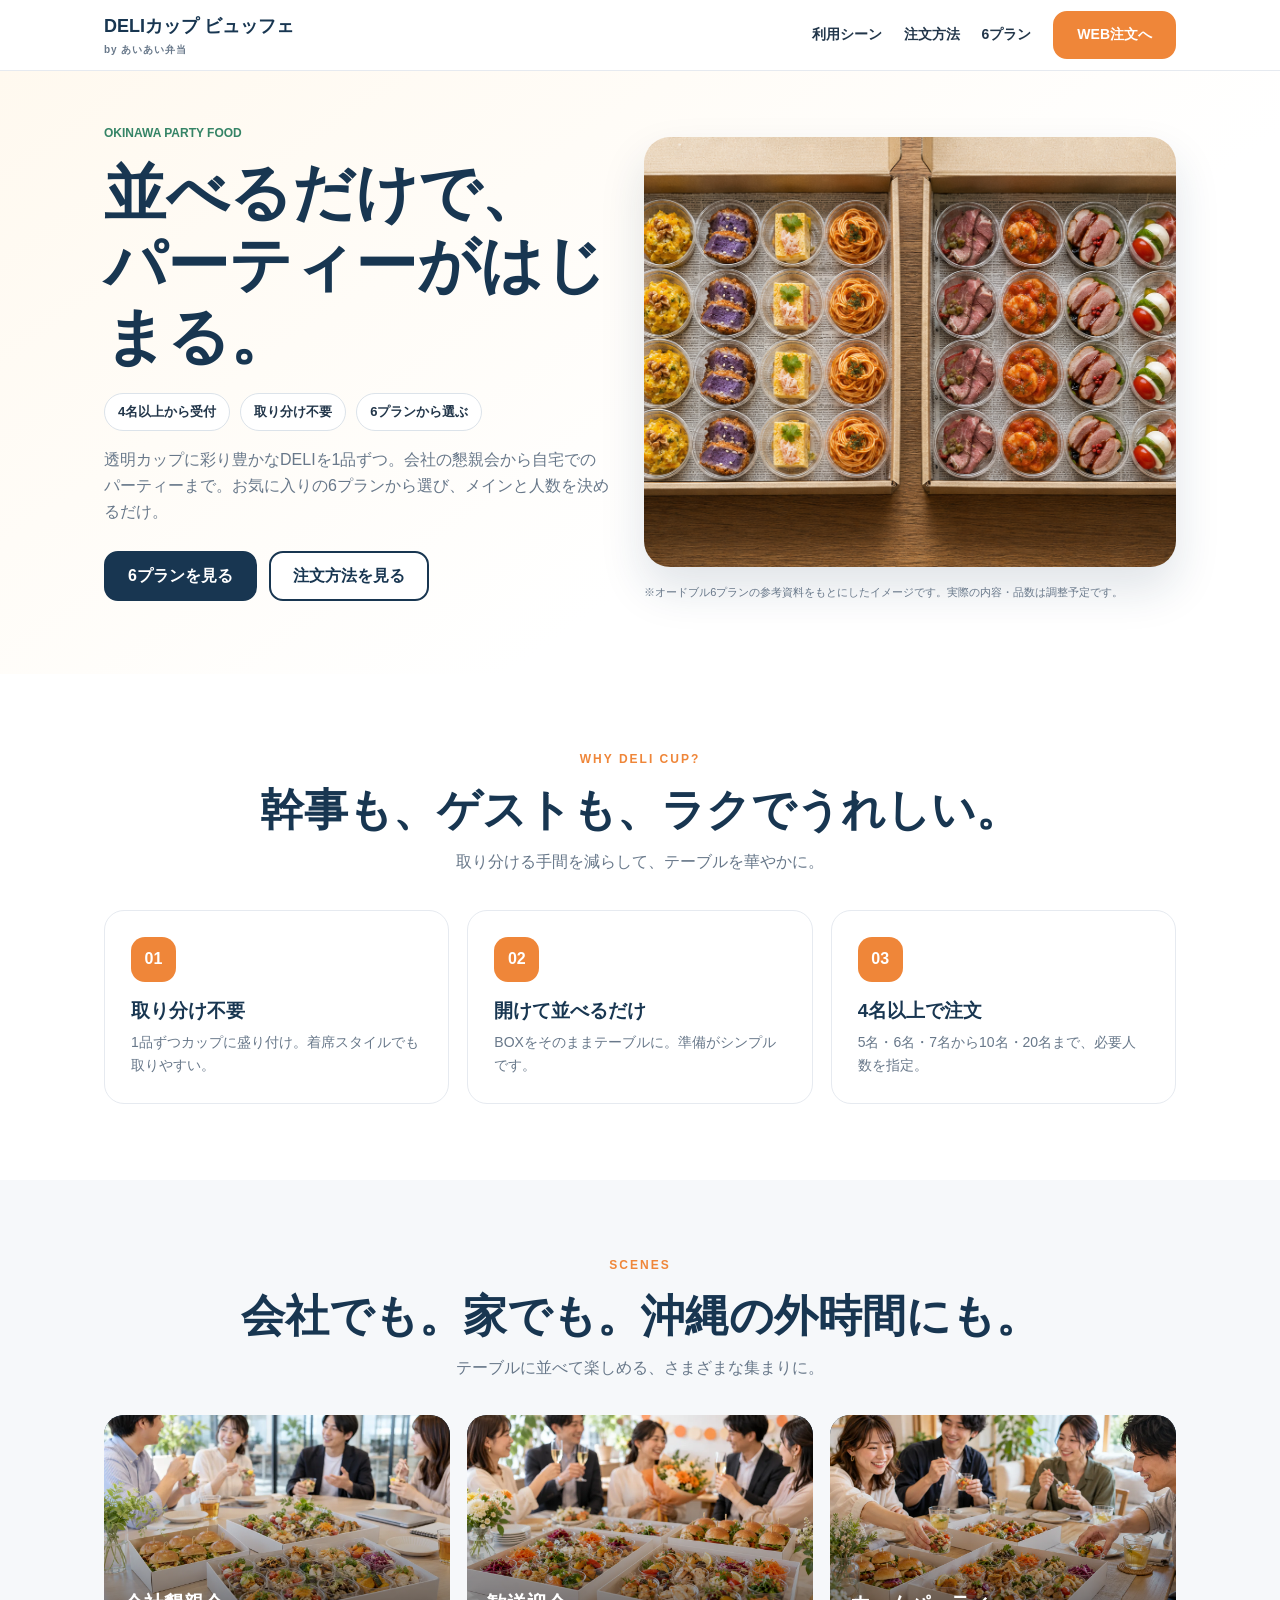
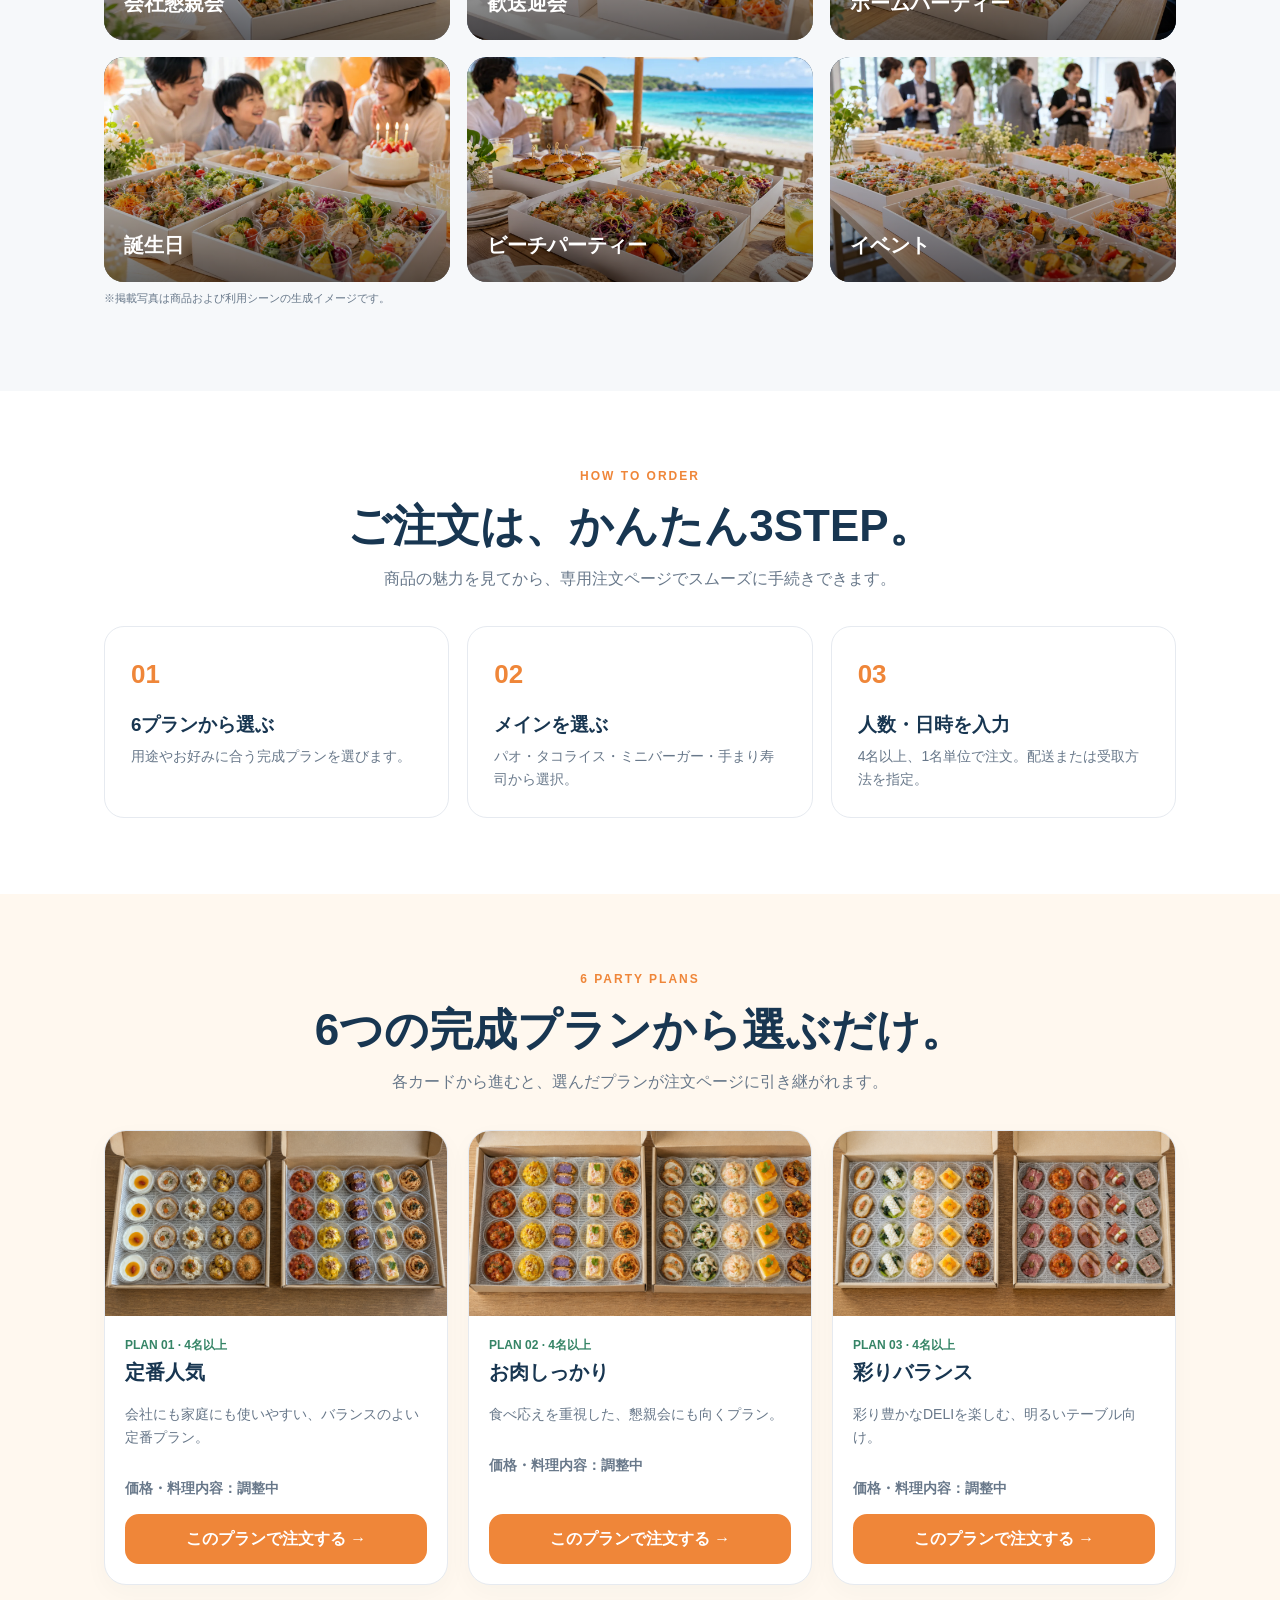
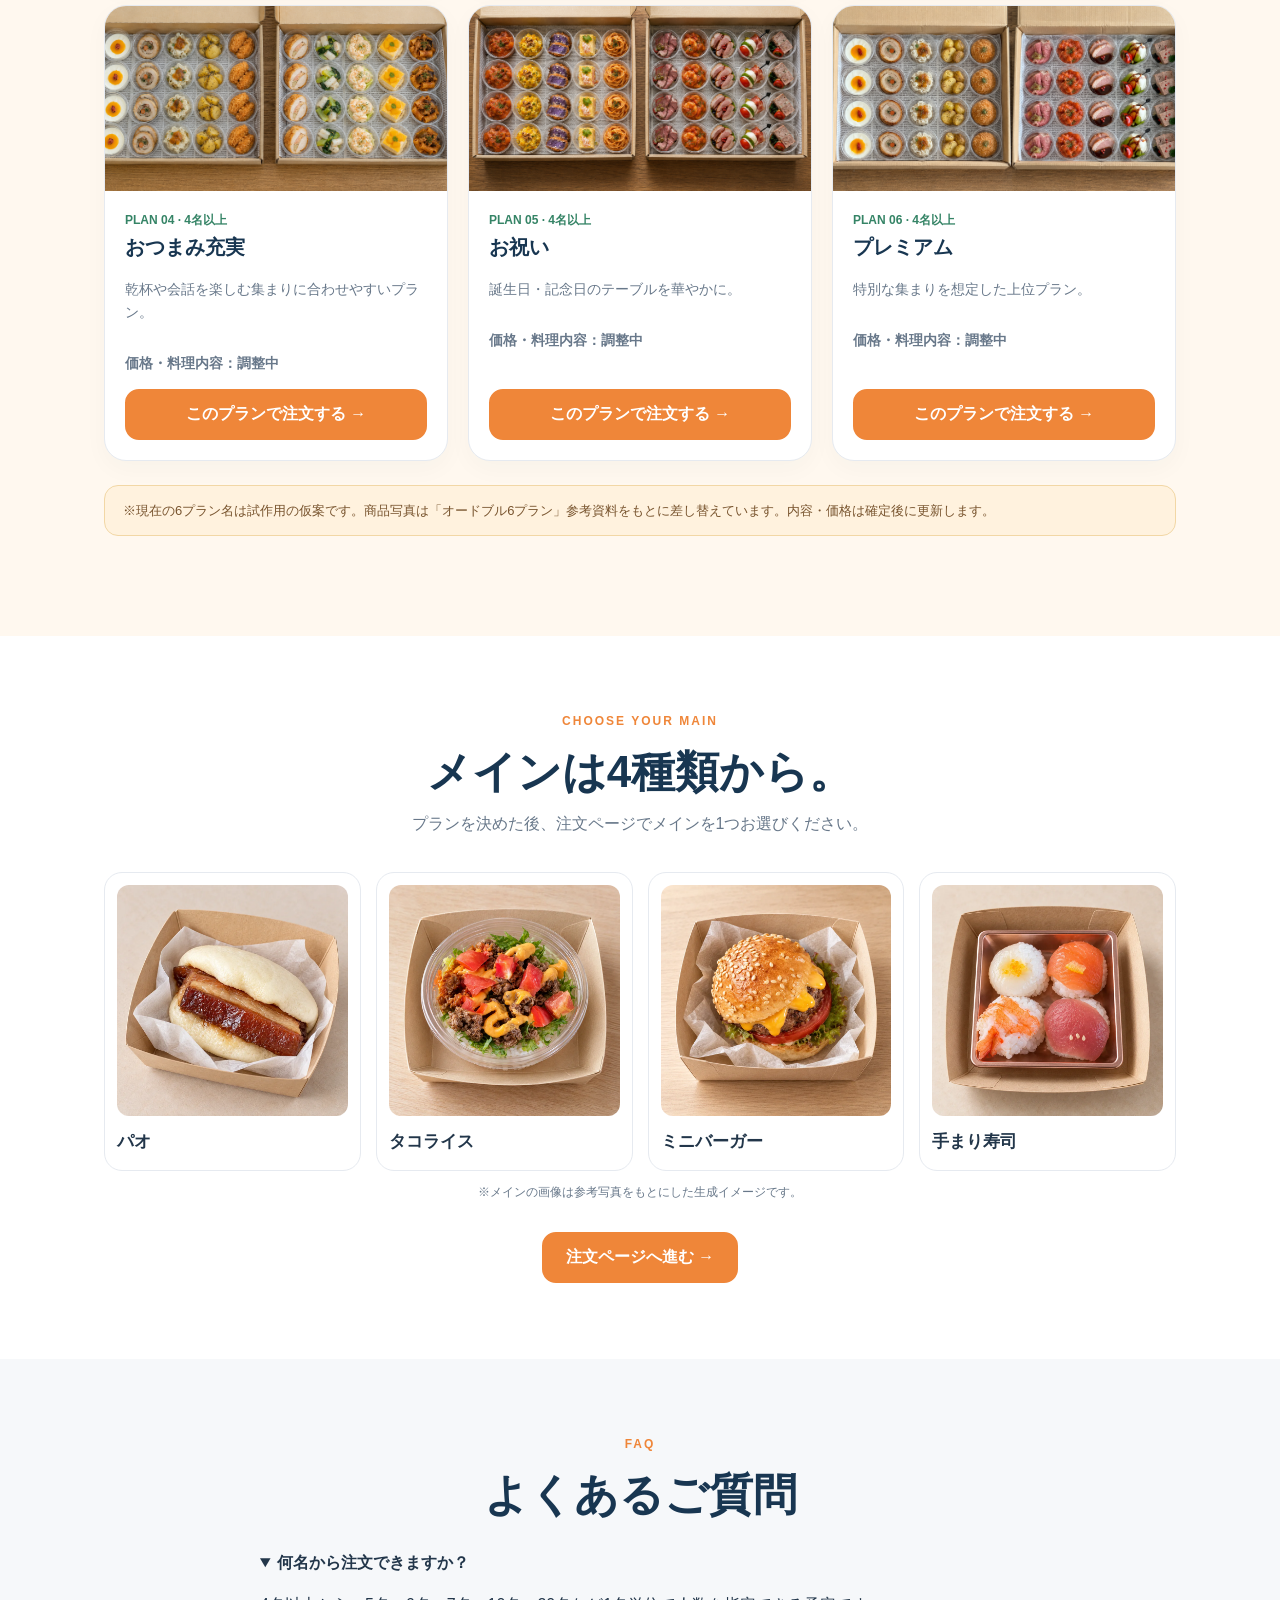
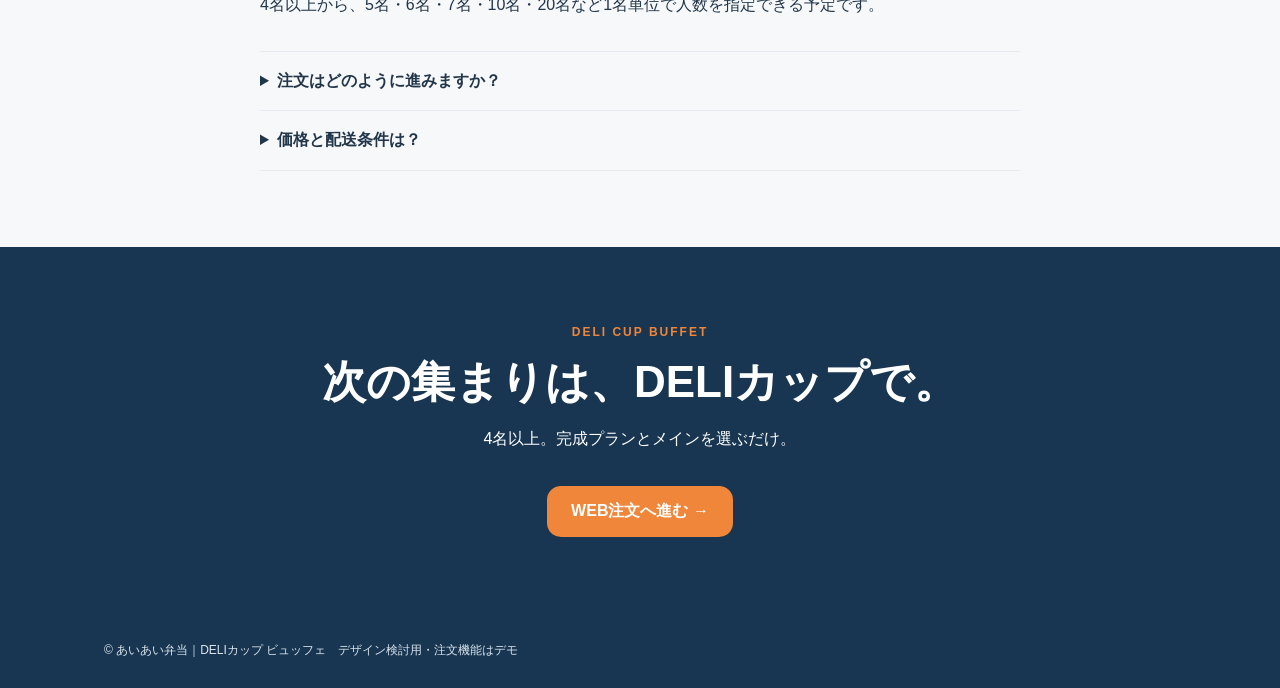
==== commit 974e467f: "Update four main menu photos on landing and order pages" ====
--- a/index.html
+++ b/index.html
@@ -9,6 +9,6 @@
 <article class="plan"><div class="plan-photo" role="img" aria-label="仮の商品イメージ"></div><div class="plan-inner"><span class="chip">PLAN 04 · 4名以上</span><h3>おつまみ充実</h3><p>乾杯や会話を楽しむ集まりに合わせやすいプラン。</p><p><strong>価格・料理内容：調整中</strong></p><a class="button" href="order.html?plan=4">このプランで注文する →</a></div></article>
 <article class="plan"><div class="plan-photo" role="img" aria-label="仮の商品イメージ"></div><div class="plan-inner"><span class="chip">PLAN 05 · 4名以上</span><h3>お祝い</h3><p>誕生日・記念日のテーブルを華やかに。</p><p><strong>価格・料理内容：調整中</strong></p><a class="button" href="order.html?plan=5">このプランで注文する →</a></div></article>
 <article class="plan"><div class="plan-photo" role="img" aria-label="仮の商品イメージ"></div><div class="plan-inner"><span class="chip">PLAN 06 · 4名以上</span><h3>プレミアム</h3><p>特別な集まりを想定した上位プラン。</p><p><strong>価格・料理内容：調整中</strong></p><a class="button" href="order.html?plan=6">このプランで注文する →</a></div></article></div><div class="info">※現在の6プラン名は試作用の仮案です。商品写真は「オードブル6プラン」参考資料をもとに差し替えています。内容・価格は確定後に更新します。</div></div></section>
-<section class="section" id="mains"><div class="wrap"><div class="eyebrow">CHOOSE YOUR MAIN</div><h2 class="title">メインは4種類から。</h2><p class="sub">プランを決めた後、注文ページでメインを1つお選びください。</p><div class="main-grid"><div class="main-item"><div class="pic"><img src="images/main_pao.jpg" alt="パオの参考写真"></div><h3>パオ</h3></div><div class="main-item"><div class="pic"><img src="images/main_taco.jpg" alt="タコライスの参考写真"></div><h3>タコライス</h3></div><div class="main-item"><div class="pic"><img src="images/main_burger.jpg" alt="ミニバーガーの参考写真"></div><h3>ミニバーガー</h3></div><div class="main-item"><div class="pic"><img src="images/main_sushi.jpg" alt="手まり寿司の参考写真"></div><h3>手まり寿司</h3></div></div><div class="main-row-note">※メインの写真はご指定いただいた1枚目の参考画像をもとにしています。</div><div class="center" style="margin-top:30px"><a href="order.html" class="button">注文ページへ進む →</a></div></div></section>
+<section class="section" id="mains"><div class="wrap"><div class="eyebrow">CHOOSE YOUR MAIN</div><h2 class="title">メインは4種類から。</h2><p class="sub">プランを決めた後、注文ページでメインを1つお選びください。</p><div class="main-grid"><div class="main-item"><div class="pic"><img src="images/main-pao.webp" alt="パオの商品イメージ" width="900" height="900" loading="lazy" decoding="async"></div><h3>パオ</h3></div><div class="main-item"><div class="pic"><img src="images/main-taco.webp" alt="タコライスの商品イメージ" width="900" height="900" loading="lazy" decoding="async"></div><h3>タコライス</h3></div><div class="main-item"><div class="pic"><img src="images/main-burger.webp" alt="ミニバーガーの商品イメージ" width="900" height="900" loading="lazy" decoding="async"></div><h3>ミニバーガー</h3></div><div class="main-item"><div class="pic"><img src="images/main-sushi.webp" alt="手まり寿司の商品イメージ" width="900" height="900" loading="lazy" decoding="async"></div><h3>手まり寿司</h3></div></div><div class="main-row-note">※メインの画像は参考写真をもとにした生成イメージです。</div><div class="center" style="margin-top:30px"><a href="order.html" class="button">注文ページへ進む →</a></div></div></section>
 <section class="section soft"><div class="wrap"><div class="eyebrow">FAQ</div><h2 class="title">よくあるご質問</h2><div class="faq"><details open><summary>何名から注文できますか？</summary><p>4名以上から、5名・6名・7名・10名・20名など1名単位で人数を指定できる予定です。</p></details><details><summary>注文はどのように進みますか？</summary><p>LPでプランを選び、専用注文ページでメイン・人数・日時などをご入力ください。</p></details><details><summary>価格と配送条件は？</summary><p>現在調整中です。確定後、商品と注文ページの両方へ掲載します。</p></details></div></div></section>
 <section class="section" style="background:#183651;color:#fff"><div class="wrap center"><div class="eyebrow">DELI CUP BUFFET</div><h2 class="title" style="color:#fff">次の集まりは、DELIカップで。</h2><p>4名以上。完成プランとメインを選ぶだけ。</p><a href="order.html" class="button" style="margin-top:18px">WEB注文へ進む →</a></div></section></main><footer class="footer"><div class="wrap">© あいあい弁当｜DELIカップ ビュッフェ　<span>デザイン検討用・注文機能はデモ</span></div></footer></body></html>
--- a/style.css
+++ b/style.css
@@ -20,3 +20,7 @@
 .order-visual-grid img{width:100%;height:94px;object-fit:cover;display:block}
 .order-visual-grid span{display:block;padding:7px 9px;font-size:12px;font-weight:800;color:var(--navy)}
 @media(max-width:600px){.hero-photo{height:280px}.order-visual-grid img{height:88px}}
+
+/* Preserve the full square main menu photos on both pages. */
+.main-item .pic{aspect-ratio:1}
+.order-visual-grid img{height:auto;aspect-ratio:1}
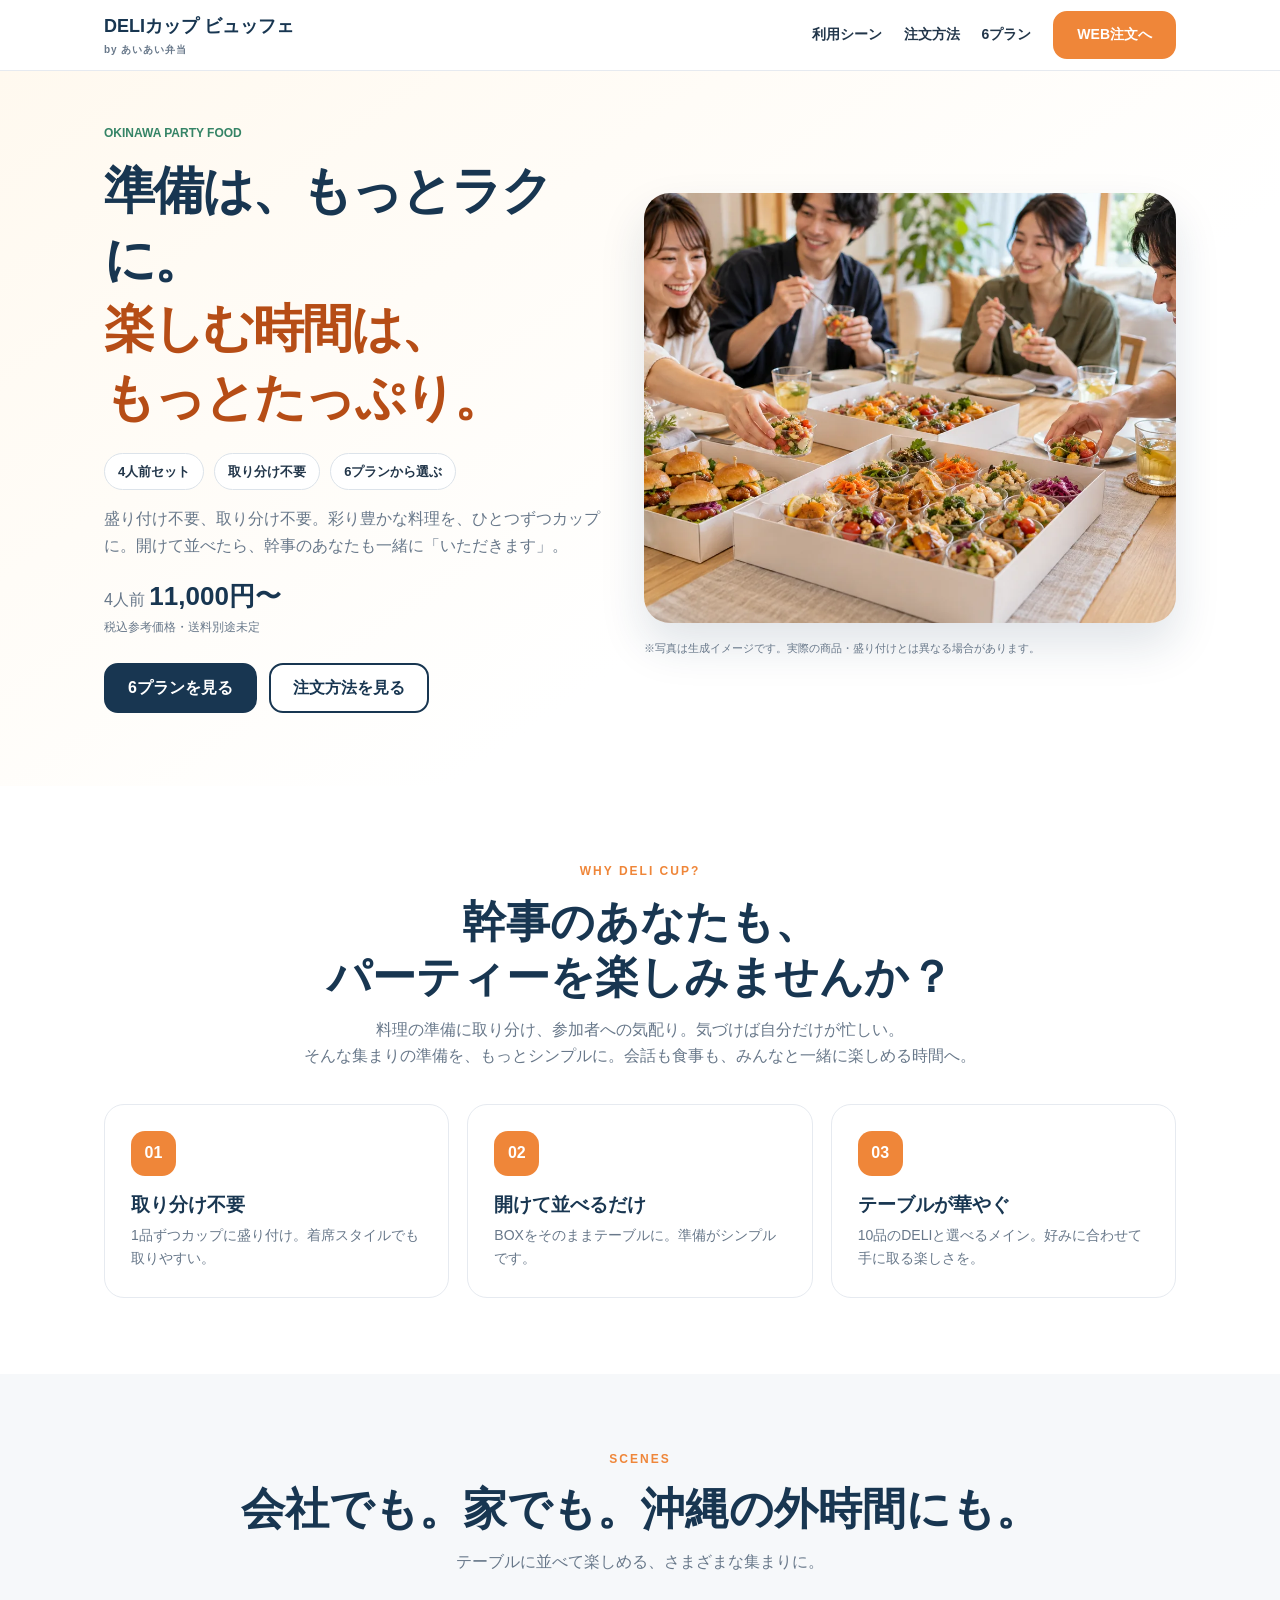
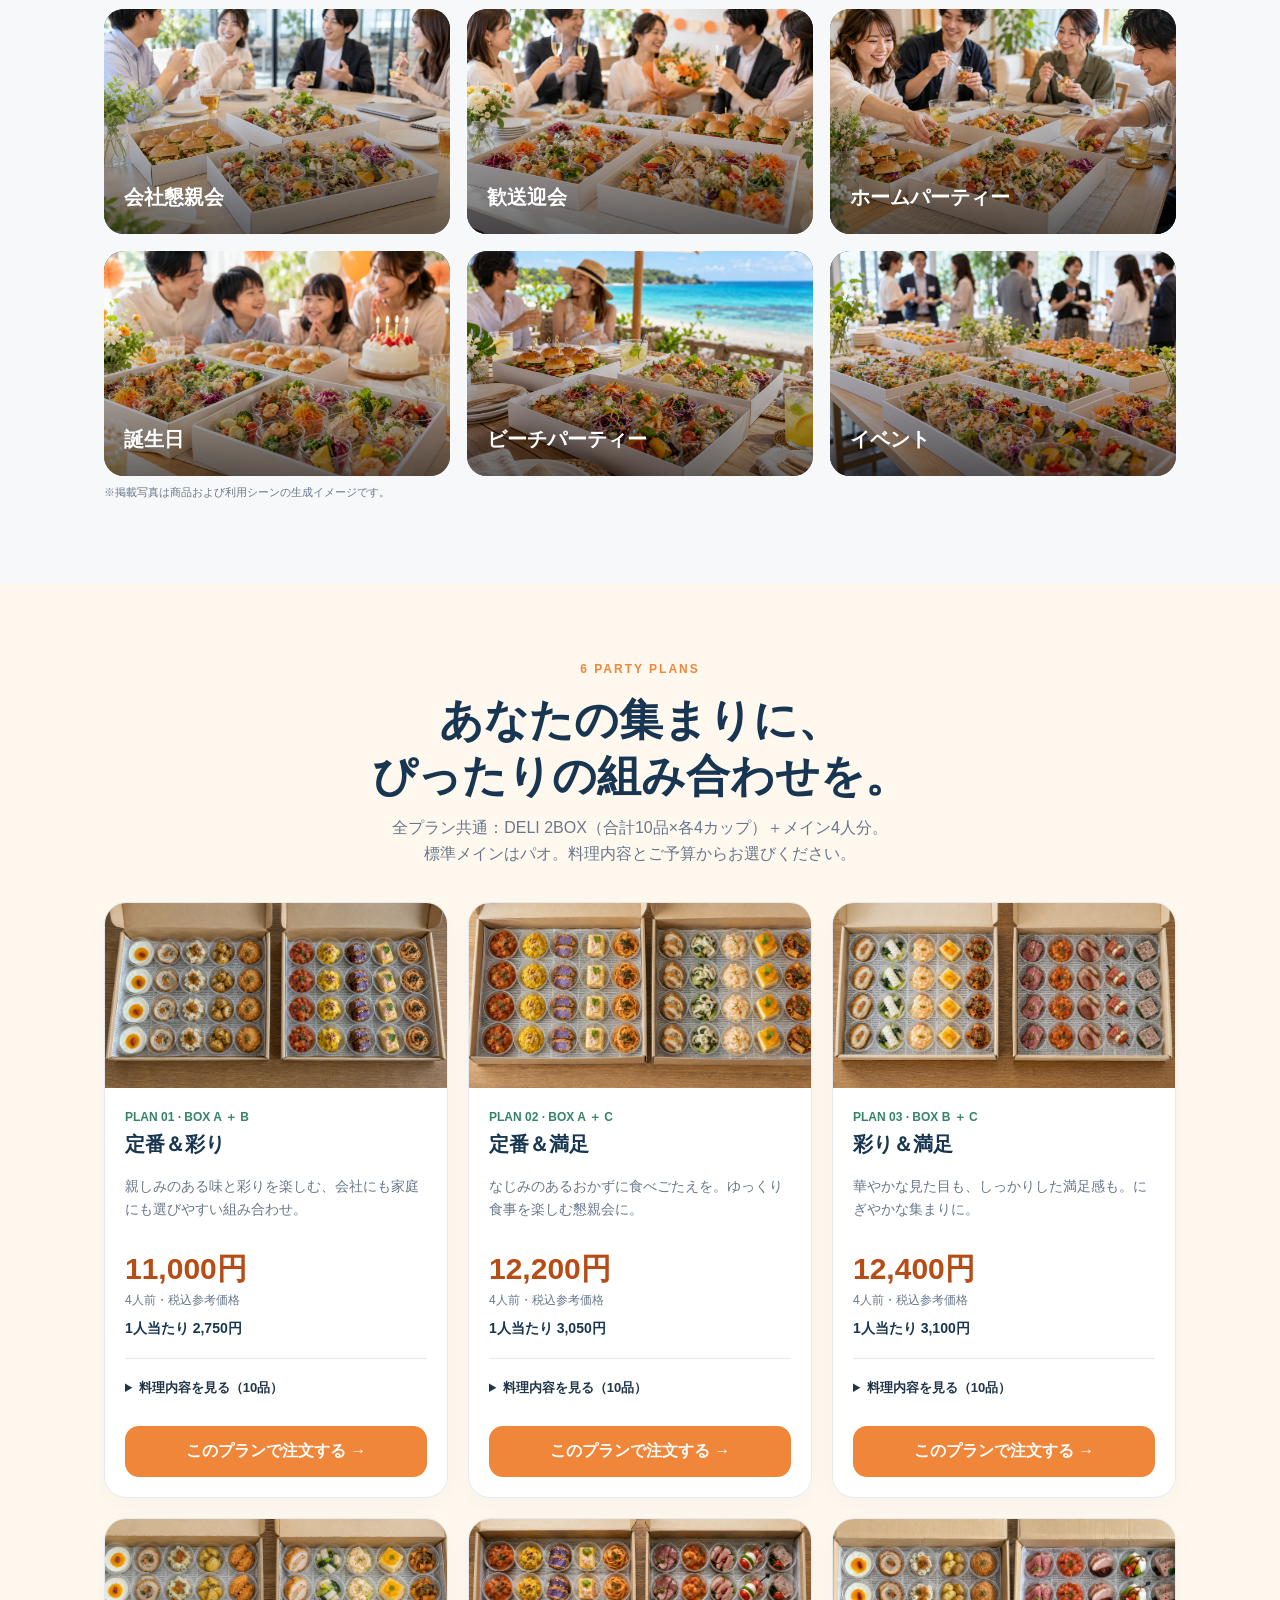
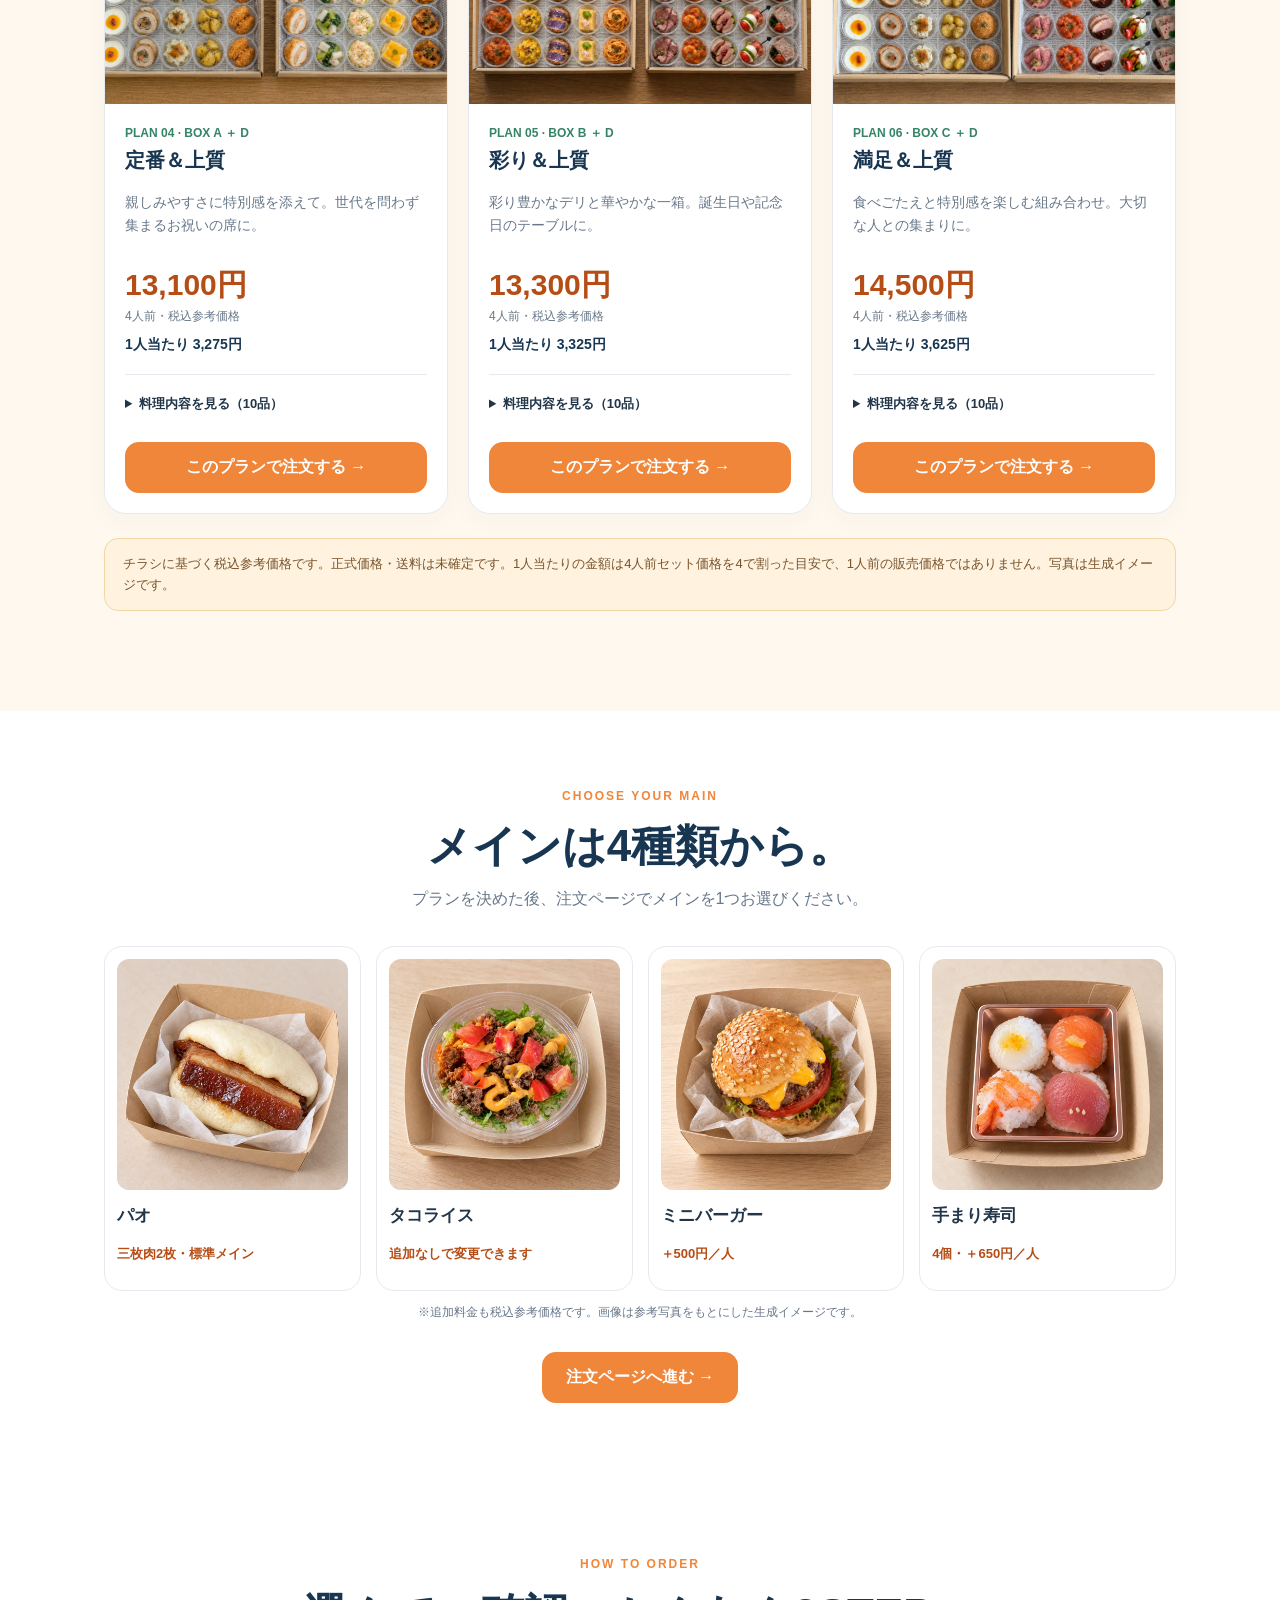
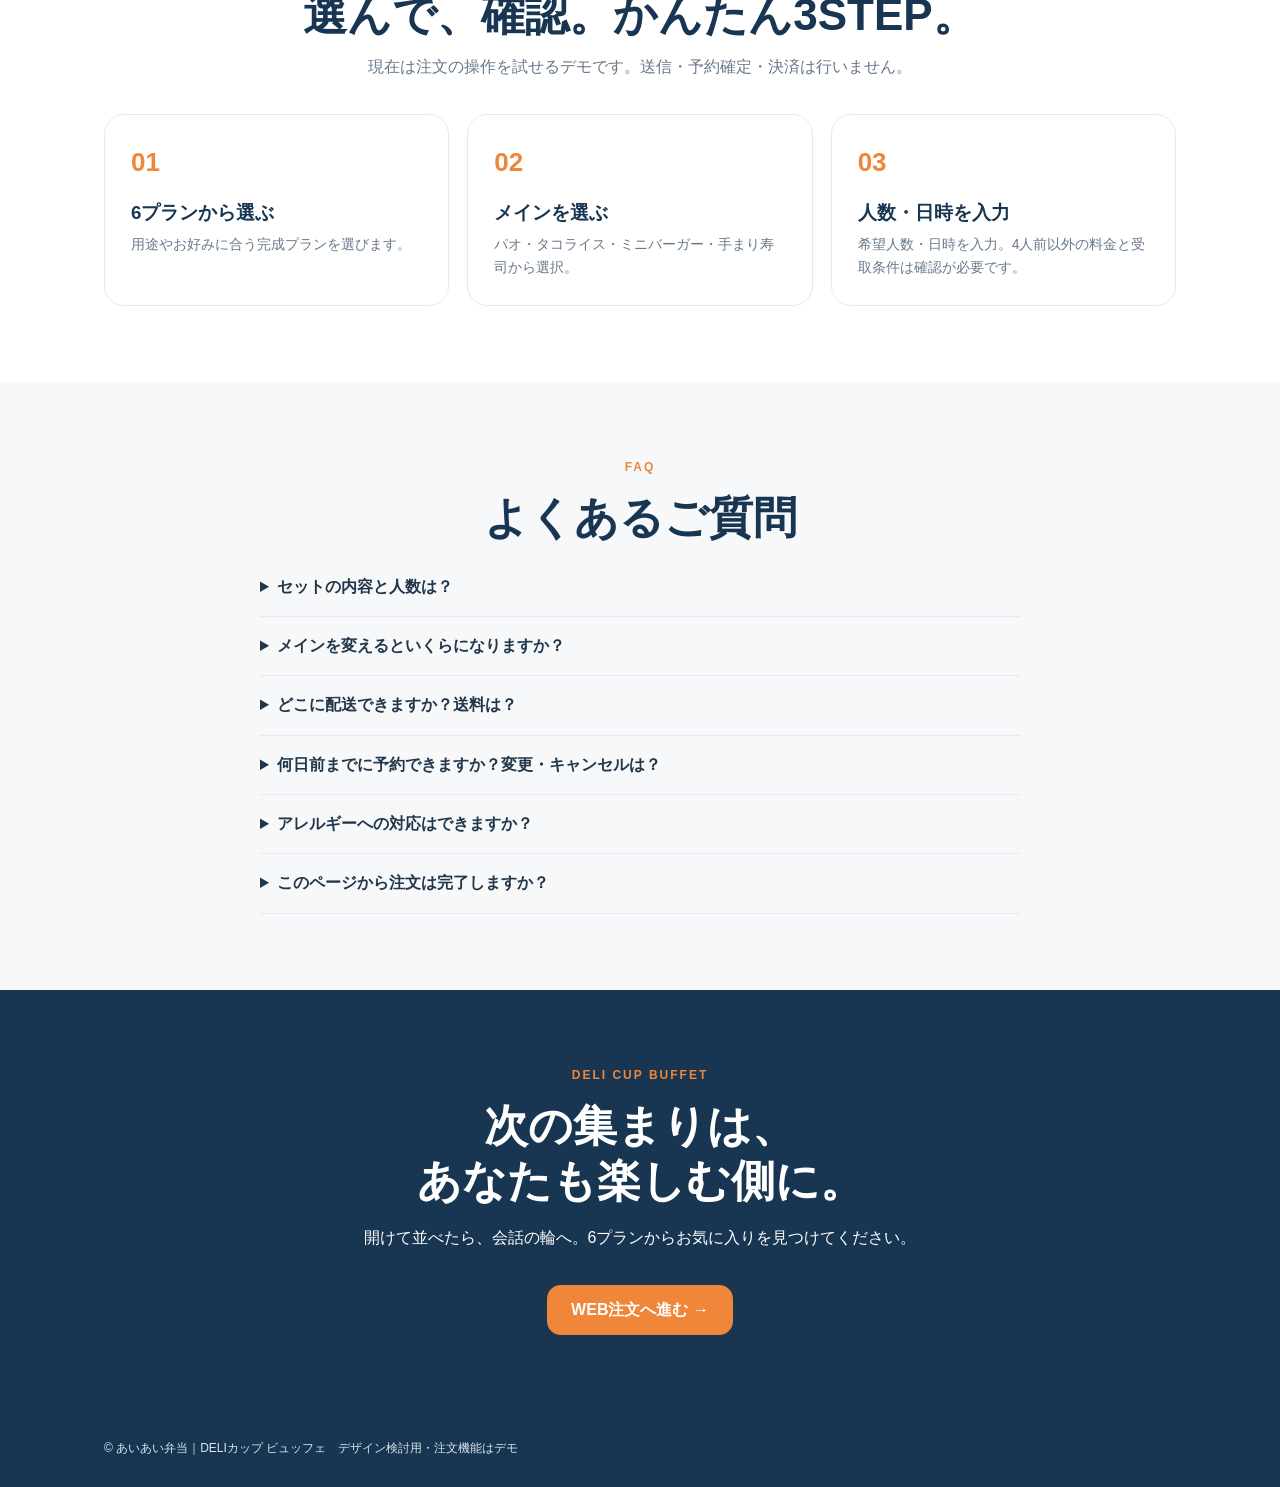
==== commit 298aae24: "LPの訴求構成と6プラン・税込参考価格・メイン料金を反映" ====
--- a/index.html
+++ b/index.html
@@ -1,14 +1,14 @@
 <!doctype html><html lang="ja"><head><meta charset="UTF-8"><meta name="viewport" content="width=device-width, initial-scale=1.0"><meta name="description" content="DELIカップ ビュッフェ｜沖縄のあいあい弁当。4名以上から人数に合わせて注文できるカップ型オードブル。"><link rel="stylesheet" href="style.css"><title>DELIカップ ビュッフェ｜あいあい弁当</title></head><body><header class="site-header"><div class="wrap header-inner"><a class="logo" href="index.html">DELIカップ ビュッフェ<small>by あいあい弁当</small></a><nav class="nav"><a href="index.html#scenes">利用シーン</a><a href="index.html#howto">注文方法</a><a href="index.html#plans">6プラン</a><a class="button" href="order.html">WEB注文へ</a></nav></div></header>
-<main><section class="hero"><div class="wrap hero-inner"><div><span class="chip">OKINAWA PARTY FOOD</span><h1>並べるだけで、<br>パーティーがはじまる。</h1><div class="badges"><span class="badge">4名以上から受付</span><span class="badge">取り分け不要</span><span class="badge">6プランから選ぶ</span></div><p>透明カップに彩り豊かなDELIを1品ずつ。会社の懇親会から自宅でのパーティーまで。お気に入りの6プランから選び、メインと人数を決めるだけ。</p><div class="cta-row"><a class="button navy" href="#plans">6プランを見る</a><a class="button outline" href="#howto">注文方法を見る</a></div></div><div><img class="hero-photo" src="images/hero.jpg" alt="ビュッフェ参考資料をもとにしたDELIカップのオードブルイメージ"><div class="photo-caption">※オードブル6プランの参考資料をもとにしたイメージです。実際の内容・品数は調整予定です。</div></div></div></section>
-<section class="section" id="features"><div class="wrap"><div class="eyebrow">WHY DELI CUP?</div><h2 class="title">幹事も、ゲストも、ラクでうれしい。</h2><p class="sub">取り分ける手間を減らして、テーブルを華やかに。</p><div class="feature-grid"><div class="tile"><div class="tile-icon">01</div><h3>取り分け不要</h3><p>1品ずつカップに盛り付け。着席スタイルでも取りやすい。</p></div><div class="tile"><div class="tile-icon">02</div><h3>開けて並べるだけ</h3><p>BOXをそのままテーブルに。準備がシンプルです。</p></div><div class="tile"><div class="tile-icon">03</div><h3>4名以上で注文</h3><p>5名・6名・7名から10名・20名まで、必要人数を指定。</p></div></div></div></section>
+<main><section class="hero"><div class="wrap hero-inner"><div><span class="chip">OKINAWA PARTY FOOD</span><h1>準備は、もっとラクに。<br><em>楽しむ時間は、<br>もっとたっぷり。</em></h1><div class="badges"><span class="badge">4人前セット</span><span class="badge">取り分け不要</span><span class="badge">6プランから選ぶ</span></div><p>盛り付け不要、取り分け不要。彩り豊かな料理を、ひとつずつカップに。開けて並べたら、幹事のあなたも一緒に「いただきます」。</p><p class="hero-price">4人前 <strong>11,000円〜</strong> <small>税込参考価格・送料別途未定</small></p><div class="cta-row"><a class="button navy" href="#plans">6プランを見る</a><a class="button outline" href="#howto">注文方法を見る</a></div></div><div><img class="hero-photo" src="images/scene-home.webp" alt="DELIカップを囲むホームパーティーの利用イメージ" fetchpriority="high" width="1200" height="800"><div class="photo-caption">※写真は生成イメージです。実際の商品・盛り付けとは異なる場合があります。</div></div></div></section>
+<section class="section" id="features"><div class="wrap"><div class="eyebrow">WHY DELI CUP?</div><h2 class="title">幹事のあなたも、<br>パーティーを楽しみませんか？</h2><p class="sub">料理の準備に取り分け、参加者への気配り。気づけば自分だけが忙しい。<br>そんな集まりの準備を、もっとシンプルに。会話も食事も、みんなと一緒に楽しめる時間へ。</p><div class="feature-grid"><div class="tile"><div class="tile-icon">01</div><h3>取り分け不要</h3><p>1品ずつカップに盛り付け。着席スタイルでも取りやすい。</p></div><div class="tile"><div class="tile-icon">02</div><h3>開けて並べるだけ</h3><p>BOXをそのままテーブルに。準備がシンプルです。</p></div><div class="tile"><div class="tile-icon">03</div><h3>テーブルが華やぐ</h3><p>10品のDELIと選べるメイン。好みに合わせて手に取る楽しさを。</p></div></div></div></section>
 <section class="section soft" id="scenes"><div class="wrap"><div class="eyebrow">SCENES</div><h2 class="title">会社でも。家でも。沖縄の外時間にも。</h2><p class="sub">テーブルに並べて楽しめる、さまざまな集まりに。</p><div class="scene-grid"><div class="scene"><img src="images/scene-office.webp" alt="オフィス懇親会の利用イメージ" width="1200" height="800" loading="lazy" decoding="async"><span>会社懇親会</span></div><div class="scene"><img src="images/scene-welcome.webp" alt="歓送迎会の利用イメージ" width="1200" height="800" loading="lazy" decoding="async"><span>歓送迎会</span></div><div class="scene"><img src="images/scene-home.webp" alt="ホームパーティーの参考イメージ" width="1200" height="800" loading="lazy" decoding="async"><span>ホームパーティー</span></div><div class="scene"><img src="images/scene-birthday.webp" alt="誕生日の参考イメージ" width="1200" height="800" loading="lazy" decoding="async"><span>誕生日</span></div><div class="scene"><img src="images/scene-beach.webp" alt="ビーチパーティーの利用イメージ" width="1200" height="800" loading="lazy" decoding="async"><span>ビーチパーティー</span></div><div class="scene"><img src="images/scene-event.webp" alt="イベントの利用イメージ" width="1200" height="800" loading="lazy" decoding="async"><span>イベント</span></div></div><div class="photo-caption">※掲載写真は商品および利用シーンの生成イメージです。</div></div></section>
-<section class="section" id="howto"><div class="wrap"><div class="eyebrow">HOW TO ORDER</div><h2 class="title">ご注文は、かんたん3STEP。</h2><p class="sub">商品の魅力を見てから、専用注文ページでスムーズに手続きできます。</p><div class="steps"><div class="tile"><div class="step-num">01</div><h3>6プランから選ぶ</h3><p>用途やお好みに合う完成プランを選びます。</p></div><div class="tile"><div class="step-num">02</div><h3>メインを選ぶ</h3><p>パオ・タコライス・ミニバーガー・手まり寿司から選択。</p></div><div class="tile"><div class="step-num">03</div><h3>人数・日時を入力</h3><p>4名以上、1名単位で注文。配送または受取方法を指定。</p></div></div></div></section>
-<section class="section pale" id="plans"><div class="wrap"><div class="eyebrow">6 PARTY PLANS</div><h2 class="title">6つの完成プランから選ぶだけ。</h2><p class="sub">各カードから進むと、選んだプランが注文ページに引き継がれます。</p><div class="plan-grid"><article class="plan"><div class="plan-photo" role="img" aria-label="仮の商品イメージ"></div><div class="plan-inner"><span class="chip">PLAN 01 · 4名以上</span><h3>定番人気</h3><p>会社にも家庭にも使いやすい、バランスのよい定番プラン。</p><p><strong>価格・料理内容：調整中</strong></p><a class="button" href="order.html?plan=1">このプランで注文する →</a></div></article>
-<article class="plan"><div class="plan-photo" role="img" aria-label="仮の商品イメージ"></div><div class="plan-inner"><span class="chip">PLAN 02 · 4名以上</span><h3>お肉しっかり</h3><p>食べ応えを重視した、懇親会にも向くプラン。</p><p><strong>価格・料理内容：調整中</strong></p><a class="button" href="order.html?plan=2">このプランで注文する →</a></div></article>
-<article class="plan"><div class="plan-photo" role="img" aria-label="仮の商品イメージ"></div><div class="plan-inner"><span class="chip">PLAN 03 · 4名以上</span><h3>彩りバランス</h3><p>彩り豊かなDELIを楽しむ、明るいテーブル向け。</p><p><strong>価格・料理内容：調整中</strong></p><a class="button" href="order.html?plan=3">このプランで注文する →</a></div></article>
-<article class="plan"><div class="plan-photo" role="img" aria-label="仮の商品イメージ"></div><div class="plan-inner"><span class="chip">PLAN 04 · 4名以上</span><h3>おつまみ充実</h3><p>乾杯や会話を楽しむ集まりに合わせやすいプラン。</p><p><strong>価格・料理内容：調整中</strong></p><a class="button" href="order.html?plan=4">このプランで注文する →</a></div></article>
-<article class="plan"><div class="plan-photo" role="img" aria-label="仮の商品イメージ"></div><div class="plan-inner"><span class="chip">PLAN 05 · 4名以上</span><h3>お祝い</h3><p>誕生日・記念日のテーブルを華やかに。</p><p><strong>価格・料理内容：調整中</strong></p><a class="button" href="order.html?plan=5">このプランで注文する →</a></div></article>
-<article class="plan"><div class="plan-photo" role="img" aria-label="仮の商品イメージ"></div><div class="plan-inner"><span class="chip">PLAN 06 · 4名以上</span><h3>プレミアム</h3><p>特別な集まりを想定した上位プラン。</p><p><strong>価格・料理内容：調整中</strong></p><a class="button" href="order.html?plan=6">このプランで注文する →</a></div></article></div><div class="info">※現在の6プラン名は試作用の仮案です。商品写真は「オードブル6プラン」参考資料をもとに差し替えています。内容・価格は確定後に更新します。</div></div></section>
-<section class="section" id="mains"><div class="wrap"><div class="eyebrow">CHOOSE YOUR MAIN</div><h2 class="title">メインは4種類から。</h2><p class="sub">プランを決めた後、注文ページでメインを1つお選びください。</p><div class="main-grid"><div class="main-item"><div class="pic"><img src="images/main-pao.webp" alt="パオの商品イメージ" width="900" height="900" loading="lazy" decoding="async"></div><h3>パオ</h3></div><div class="main-item"><div class="pic"><img src="images/main-taco.webp" alt="タコライスの商品イメージ" width="900" height="900" loading="lazy" decoding="async"></div><h3>タコライス</h3></div><div class="main-item"><div class="pic"><img src="images/main-burger.webp" alt="ミニバーガーの商品イメージ" width="900" height="900" loading="lazy" decoding="async"></div><h3>ミニバーガー</h3></div><div class="main-item"><div class="pic"><img src="images/main-sushi.webp" alt="手まり寿司の商品イメージ" width="900" height="900" loading="lazy" decoding="async"></div><h3>手まり寿司</h3></div></div><div class="main-row-note">※メインの画像は参考写真をもとにした生成イメージです。</div><div class="center" style="margin-top:30px"><a href="order.html" class="button">注文ページへ進む →</a></div></div></section>
-<section class="section soft"><div class="wrap"><div class="eyebrow">FAQ</div><h2 class="title">よくあるご質問</h2><div class="faq"><details open><summary>何名から注文できますか？</summary><p>4名以上から、5名・6名・7名・10名・20名など1名単位で人数を指定できる予定です。</p></details><details><summary>注文はどのように進みますか？</summary><p>LPでプランを選び、専用注文ページでメイン・人数・日時などをご入力ください。</p></details><details><summary>価格と配送条件は？</summary><p>現在調整中です。確定後、商品と注文ページの両方へ掲載します。</p></details></div></div></section>
-<section class="section" style="background:#183651;color:#fff"><div class="wrap center"><div class="eyebrow">DELI CUP BUFFET</div><h2 class="title" style="color:#fff">次の集まりは、DELIカップで。</h2><p>4名以上。完成プランとメインを選ぶだけ。</p><a href="order.html" class="button" style="margin-top:18px">WEB注文へ進む →</a></div></section></main><footer class="footer"><div class="wrap">© あいあい弁当｜DELIカップ ビュッフェ　<span>デザイン検討用・注文機能はデモ</span></div></footer></body></html>+
+<section class="section pale" id="plans"><div class="wrap"><div class="eyebrow">6 PARTY PLANS</div><h2 class="title">あなたの集まりに、<br>ぴったりの組み合わせを。</h2><p class="sub">全プラン共通：DELI 2BOX（合計10品×各4カップ）＋メイン4人分。<br>標準メインはパオ。料理内容とご予算からお選びください。</p><div class="plan-grid"><article class="plan"><div class="plan-photo" role="img" aria-label="定番＆彩りの参考イメージ"></div><div class="plan-inner"><span class="chip">PLAN 01 · BOX A ＋ B</span><h3>定番＆彩り</h3><p>親しみのある味と彩りを楽しむ、会社にも家庭にも選びやすい組み合わせ。</p><p class="plan-price"><strong>11,000円</strong><span>4人前・税込参考価格</span></p><p class="per-person">1人当たり 2,750円</p><details class="plan-details"><summary>料理内容を見る（10品）</summary><h4>BOX A｜親しみ</h4><ul><li>若鶏のカチャトーラ</li><li>ホタテフライ</li><li>焼売ポン酢ジュレ</li><li>紅芋コロッケ</li><li>杏仁豆腐</li></ul><h4>BOX B｜彩り</h4><ul><li>トマト冷製パスタ</li><li>イカと青梗菜の塩ダレ</li><li>八幡巻き</li><li>かぼちゃサラダ</li><li>インカのめざめ</li></ul><p>＋メイン4人分（標準：パオ）</p></details><a class="button" href="order.html?plan=1">このプランで注文する →</a></div></article>
+<article class="plan"><div class="plan-photo" role="img" aria-label="定番＆満足の参考イメージ"></div><div class="plan-inner"><span class="chip">PLAN 02 · BOX A ＋ C</span><h3>定番＆満足</h3><p>なじみのあるおかずに食べごたえを。ゆっくり食事を楽しむ懇親会に。</p><p class="plan-price"><strong>12,200円</strong><span>4人前・税込参考価格</span></p><p class="per-person">1人当たり 3,050円</p><details class="plan-details"><summary>料理内容を見る（10品）</summary><h4>BOX A｜親しみ</h4><ul><li>若鶏のカチャトーラ</li><li>ホタテフライ</li><li>焼売ポン酢ジュレ</li><li>紅芋コロッケ</li><li>杏仁豆腐</li></ul><h4>BOX C｜満足感</h4><ul><li>ボロネーゼとナスのリガトーニ</li><li>エビマヨ</li><li>合鴨ロースト</li><li>鶏むね明太チーズフライ</li><li>ガトー＋マンゴー</li></ul><p>＋メイン4人分（標準：パオ）</p></details><a class="button" href="order.html?plan=2">このプランで注文する →</a></div></article>
+<article class="plan"><div class="plan-photo" role="img" aria-label="彩り＆満足の参考イメージ"></div><div class="plan-inner"><span class="chip">PLAN 03 · BOX B ＋ C</span><h3>彩り＆満足</h3><p>華やかな見た目も、しっかりした満足感も。にぎやかな集まりに。</p><p class="plan-price"><strong>12,400円</strong><span>4人前・税込参考価格</span></p><p class="per-person">1人当たり 3,100円</p><details class="plan-details"><summary>料理内容を見る（10品）</summary><h4>BOX B｜彩り</h4><ul><li>トマト冷製パスタ</li><li>イカと青梗菜の塩ダレ</li><li>八幡巻き</li><li>かぼちゃサラダ</li><li>インカのめざめ</li></ul><h4>BOX C｜満足感</h4><ul><li>ボロネーゼとナスのリガトーニ</li><li>エビマヨ</li><li>合鴨ロースト</li><li>鶏むね明太チーズフライ</li><li>ガトー＋マンゴー</li></ul><p>＋メイン4人分（標準：パオ）</p></details><a class="button" href="order.html?plan=3">このプランで注文する →</a></div></article>
+<article class="plan"><div class="plan-photo" role="img" aria-label="定番＆上質の参考イメージ"></div><div class="plan-inner"><span class="chip">PLAN 04 · BOX A ＋ D</span><h3>定番＆上質</h3><p>親しみやすさに特別感を添えて。世代を問わず集まるお祝いの席に。</p><p class="plan-price"><strong>13,100円</strong><span>4人前・税込参考価格</span></p><p class="per-person">1人当たり 3,275円</p><details class="plan-details"><summary>料理内容を見る（10品）</summary><h4>BOX A｜親しみ</h4><ul><li>若鶏のカチャトーラ</li><li>ホタテフライ</li><li>焼売ポン酢ジュレ</li><li>紅芋コロッケ</li><li>杏仁豆腐</li></ul><h4>BOX D｜上質</h4><ul><li>生ハムカプレーゼ</li><li>エビチリ</li><li>ローストビーフ</li><li>パテドカンパーニュ</li><li>出汁巻玉子（カニあん）</li></ul><p>＋メイン4人分（標準：パオ）</p></details><a class="button" href="order.html?plan=4">このプランで注文する →</a></div></article>
+<article class="plan"><div class="plan-photo" role="img" aria-label="彩り＆上質の参考イメージ"></div><div class="plan-inner"><span class="chip">PLAN 05 · BOX B ＋ D</span><h3>彩り＆上質</h3><p>彩り豊かなデリと華やかな一箱。誕生日や記念日のテーブルに。</p><p class="plan-price"><strong>13,300円</strong><span>4人前・税込参考価格</span></p><p class="per-person">1人当たり 3,325円</p><details class="plan-details"><summary>料理内容を見る（10品）</summary><h4>BOX B｜彩り</h4><ul><li>トマト冷製パスタ</li><li>イカと青梗菜の塩ダレ</li><li>八幡巻き</li><li>かぼちゃサラダ</li><li>インカのめざめ</li></ul><h4>BOX D｜上質</h4><ul><li>生ハムカプレーゼ</li><li>エビチリ</li><li>ローストビーフ</li><li>パテドカンパーニュ</li><li>出汁巻玉子（カニあん）</li></ul><p>＋メイン4人分（標準：パオ）</p></details><a class="button" href="order.html?plan=5">このプランで注文する →</a></div></article>
+<article class="plan"><div class="plan-photo" role="img" aria-label="満足＆上質の参考イメージ"></div><div class="plan-inner"><span class="chip">PLAN 06 · BOX C ＋ D</span><h3>満足＆上質</h3><p>食べごたえと特別感を楽しむ組み合わせ。大切な人との集まりに。</p><p class="plan-price"><strong>14,500円</strong><span>4人前・税込参考価格</span></p><p class="per-person">1人当たり 3,625円</p><details class="plan-details"><summary>料理内容を見る（10品）</summary><h4>BOX C｜満足感</h4><ul><li>ボロネーゼとナスのリガトーニ</li><li>エビマヨ</li><li>合鴨ロースト</li><li>鶏むね明太チーズフライ</li><li>ガトー＋マンゴー</li></ul><h4>BOX D｜上質</h4><ul><li>生ハムカプレーゼ</li><li>エビチリ</li><li>ローストビーフ</li><li>パテドカンパーニュ</li><li>出汁巻玉子（カニあん）</li></ul><p>＋メイン4人分（標準：パオ）</p></details><a class="button" href="order.html?plan=6">このプランで注文する →</a></div></article></div><div class="info">チラシに基づく税込参考価格です。正式価格・送料は未確定です。1人当たりの金額は4人前セット価格を4で割った目安で、1人前の販売価格ではありません。写真は生成イメージです。</div></div></section>
+<section class="section" id="mains"><div class="wrap"><div class="eyebrow">CHOOSE YOUR MAIN</div><h2 class="title">メインは4種類から。</h2><p class="sub">プランを決めた後、注文ページでメインを1つお選びください。</p><div class="main-grid"><div class="main-item"><div class="pic"><img src="images/main-pao.webp" alt="パオの商品イメージ" width="900" height="900" loading="lazy" decoding="async"></div><h3>パオ</h3><p class="main-price">三枚肉2枚・標準メイン</p></div><div class="main-item"><div class="pic"><img src="images/main-taco.webp" alt="タコライスの商品イメージ" width="900" height="900" loading="lazy" decoding="async"></div><h3>タコライス</h3><p class="main-price">追加なしで変更できます</p></div><div class="main-item"><div class="pic"><img src="images/main-burger.webp" alt="ミニバーガーの商品イメージ" width="900" height="900" loading="lazy" decoding="async"></div><h3>ミニバーガー</h3><p class="main-price">＋500円／人</p></div><div class="main-item"><div class="pic"><img src="images/main-sushi.webp" alt="手まり寿司の商品イメージ" width="900" height="900" loading="lazy" decoding="async"></div><h3>手まり寿司</h3><p class="main-price">4個・＋650円／人</p></div></div><div class="main-row-note">※追加料金も税込参考価格です。画像は参考写真をもとにした生成イメージです。</div><div class="center" style="margin-top:30px"><a href="order.html" class="button">注文ページへ進む →</a></div></div></section>
+<section class="section" id="howto"><div class="wrap"><div class="eyebrow">HOW TO ORDER</div><h2 class="title">選んで、確認。かんたん3STEP。</h2><p class="sub">現在は注文の操作を試せるデモです。送信・予約確定・決済は行いません。</p><div class="steps"><div class="tile"><div class="step-num">01</div><h3>6プランから選ぶ</h3><p>用途やお好みに合う完成プランを選びます。</p></div><div class="tile"><div class="step-num">02</div><h3>メインを選ぶ</h3><p>パオ・タコライス・ミニバーガー・手まり寿司から選択。</p></div><div class="tile"><div class="step-num">03</div><h3>人数・日時を入力</h3><p>希望人数・日時を入力。4人前以外の料金と受取条件は確認が必要です。</p></div></div></div></section><section class="section soft"><div class="wrap"><div class="eyebrow">FAQ</div><h2 class="title">よくあるご質問</h2><div class="faq"><details><summary>セットの内容と人数は？</summary><p>4人前の参考セットはDELI 2BOX、合計10品×各4カップとメイン4人分です。4人前以外のご希望人数も入力できますが、料金・販売単位は確認が必要です。</p></details><details><summary>メインを変えるといくらになりますか？</summary><p>パオ・タコライスは追加なし。ミニバーガーは＋500円／人、手まり寿司4個は＋650円／人の税込参考価格です。PLAN 01の4人前なら、それぞれ11,000円、13,000円、13,600円です。</p></details><details><summary>どこに配送できますか？送料は？</summary><p>配送エリア・送料・店頭受取の対応条件は現在調整中です。表示価格に送料は含めていません。正式な受付開始時にご案内します。</p></details><details><summary>何日前までに予約できますか？変更・キャンセルは？</summary><p>予約締切、変更・キャンセルの期限と料金は未確定です。正式な受付開始までに掲載します。現在のデモ入力では予約は成立しません。</p></details><details><summary>アレルギーへの対応はできますか？</summary><p>対応可否は確認中です。料理名だけでアレルゲンの有無は判断できないため、正式な受付時に原材料と調理環境を確認のうえご相談ください。</p></details><details><summary>このページから注文は完了しますか？</summary><p>現在は試作サイトです。参考金額や選択内容をご確認いただけますが、注文の送信・保存・決済は行いません。</p></details></div></div></section>
+<section class="section" style="background:#183651;color:#fff"><div class="wrap center"><div class="eyebrow">DELI CUP BUFFET</div><h2 class="title" style="color:#fff">次の集まりは、<br>あなたも楽しむ側に。</h2><p>開けて並べたら、会話の輪へ。6プランからお気に入りを見つけてください。</p><a href="order.html" class="button" style="margin-top:18px">WEB注文へ進む →</a></div></section></main><footer class="footer"><div class="wrap">© あいあい弁当｜DELIカップ ビュッフェ　<span>デザイン検討用・注文機能はデモ</span></div></footer><div class="sticky-mobile"><span>4人前 11,000円〜<small>税込参考価格</small></span><a href="#plans" class="button">6プランを見る →</a></div></body></html>
--- a/style.css
+++ b/style.css
@@ -24,3 +24,35 @@
 /* Preserve the full square main menu photos on both pages. */
 .main-item .pic{aspect-ratio:1}
 .order-visual-grid img{height:auto;aspect-ratio:1}
+
+/* Plan comparison and benefit-led landing page. */
+html{scroll-padding-top:90px}
+.hero h1{font-size:clamp(32px,4.1vw,51px);line-height:1.35;letter-spacing:-.04em}
+.hero h1 em{font-style:normal;color:#b64d16}
+.hero-price strong{font-size:26px;color:var(--navy)}
+.hero-price small{display:block;font-size:12px}
+.plan-price{margin-bottom:0}
+.plan-price strong{font-size:30px;line-height:1.3;color:#b64d16;display:block;font-variant-numeric:tabular-nums}
+.plan-price span{font-size:12px}
+.plan .per-person{color:var(--navy);font-weight:700;margin-top:6px}
+.plan-details{margin:4px 0 22px;border-top:1px solid var(--line);padding-top:12px;font-size:13px}
+.plan-details summary{cursor:pointer;font-weight:700;padding:6px 0}
+.plan-details h4{margin:12px 0 4px}
+.plan-details ul{padding-left:20px;margin:0}
+.main-price{font-size:13px;color:#b64d16;font-weight:700}
+.main-choice{padding:0;text-align:left;cursor:pointer;color:inherit;font:inherit}
+.order-visual-grid .main-choice[aria-pressed="true"]{border:3px solid var(--green);background:#edf7f0}
+.order-visual-grid small{display:block;font-weight:400;font-size:11px}
+.total-line strong{font-size:23px;color:#b64d16}
+summary:focus-visible,button:focus-visible,textarea:focus-visible{outline:3px solid #1c91ee;outline-offset:3px}
+@media(max-width:600px){
+  body:has(.sticky-mobile){padding-bottom:86px}
+  .sticky-mobile{display:flex;position:fixed;bottom:0;left:0;right:0;z-index:20;align-items:center;justify-content:space-between;gap:8px;background:#fff;border-top:1px solid var(--line);padding:10px 16px calc(10px + env(safe-area-inset-bottom));box-shadow:0 -4px 20px #18365112}
+  .sticky-mobile span{font-size:13px;font-weight:800}
+  .sticky-mobile small{display:block;font-size:10px;color:var(--muted)}
+  .sticky-mobile .button{font-size:13px;padding:8px 14px}
+  .hero h1{font-size:clamp(29px,7.8vw,40px)}
+  .header-inner{gap:8px}
+  .plan-photo{background-position:center!important}
+}
+@media(prefers-reduced-motion:reduce){html{scroll-behavior:auto}}
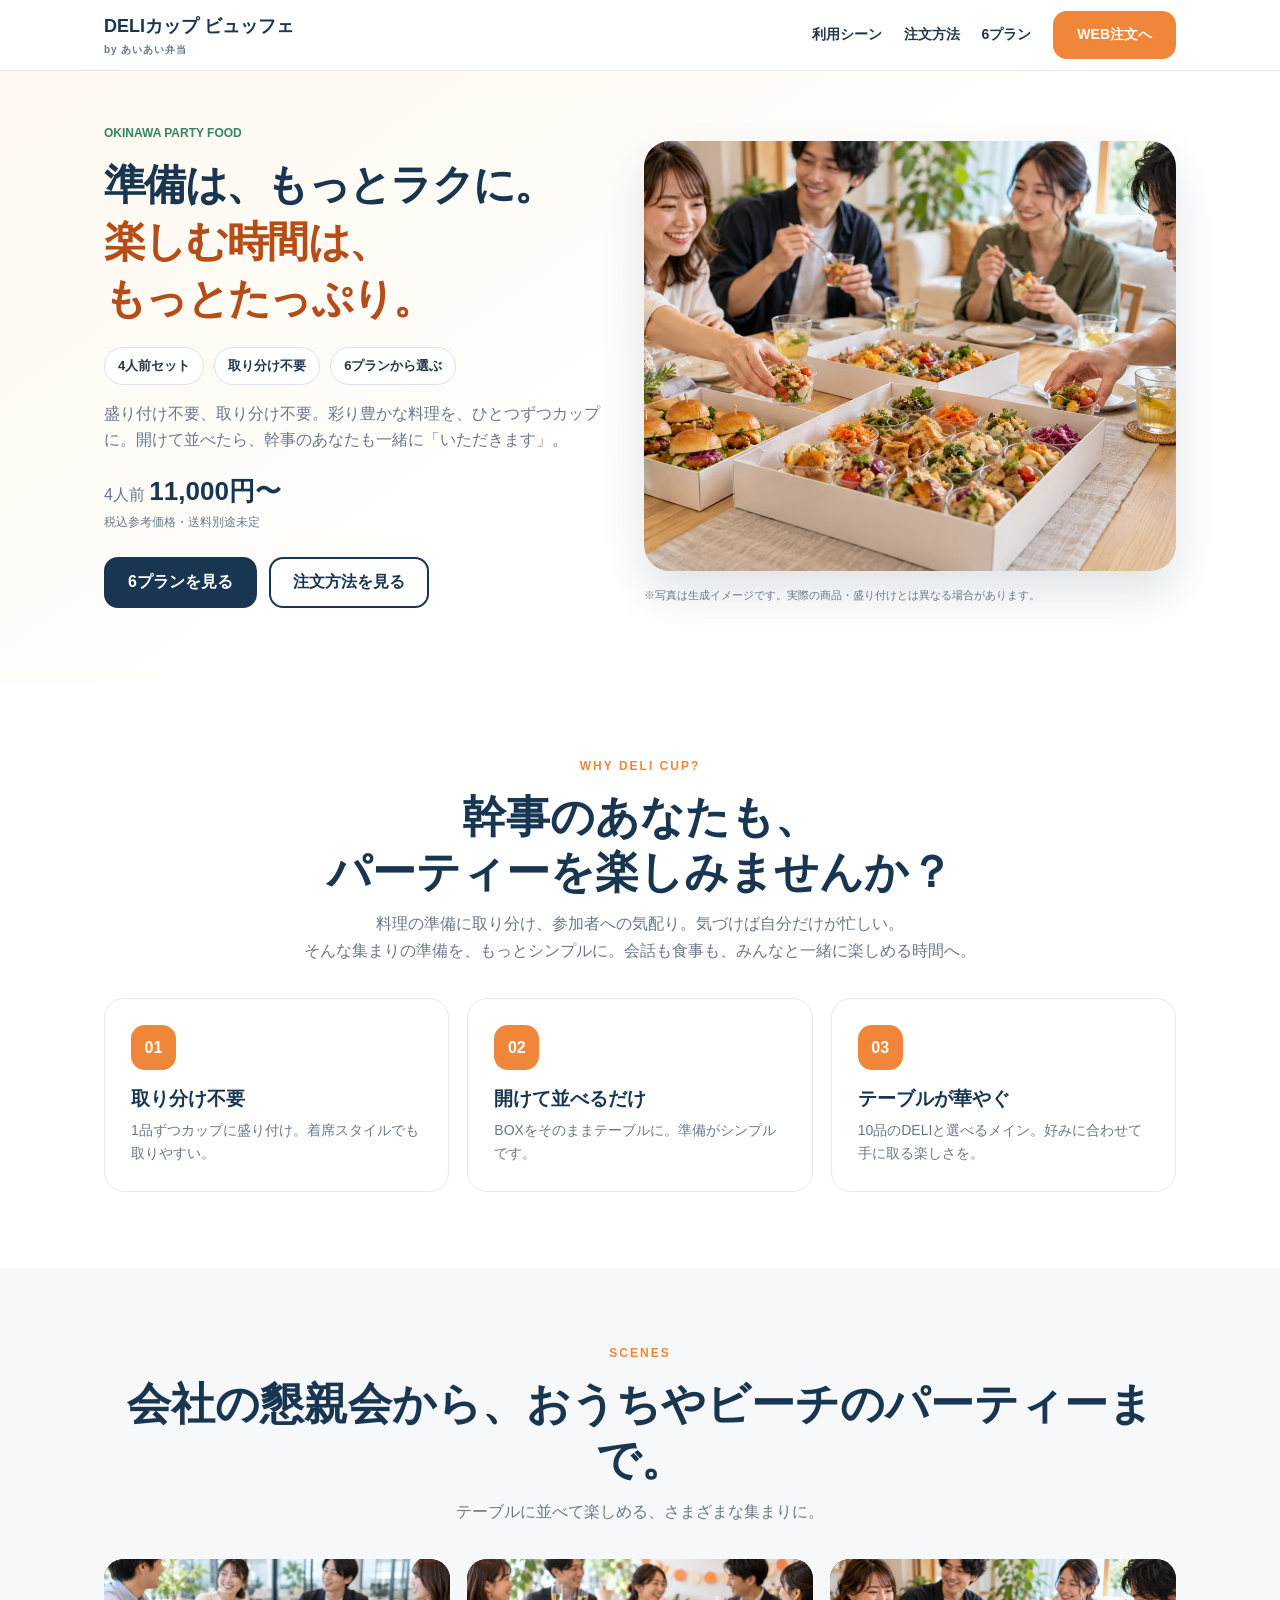
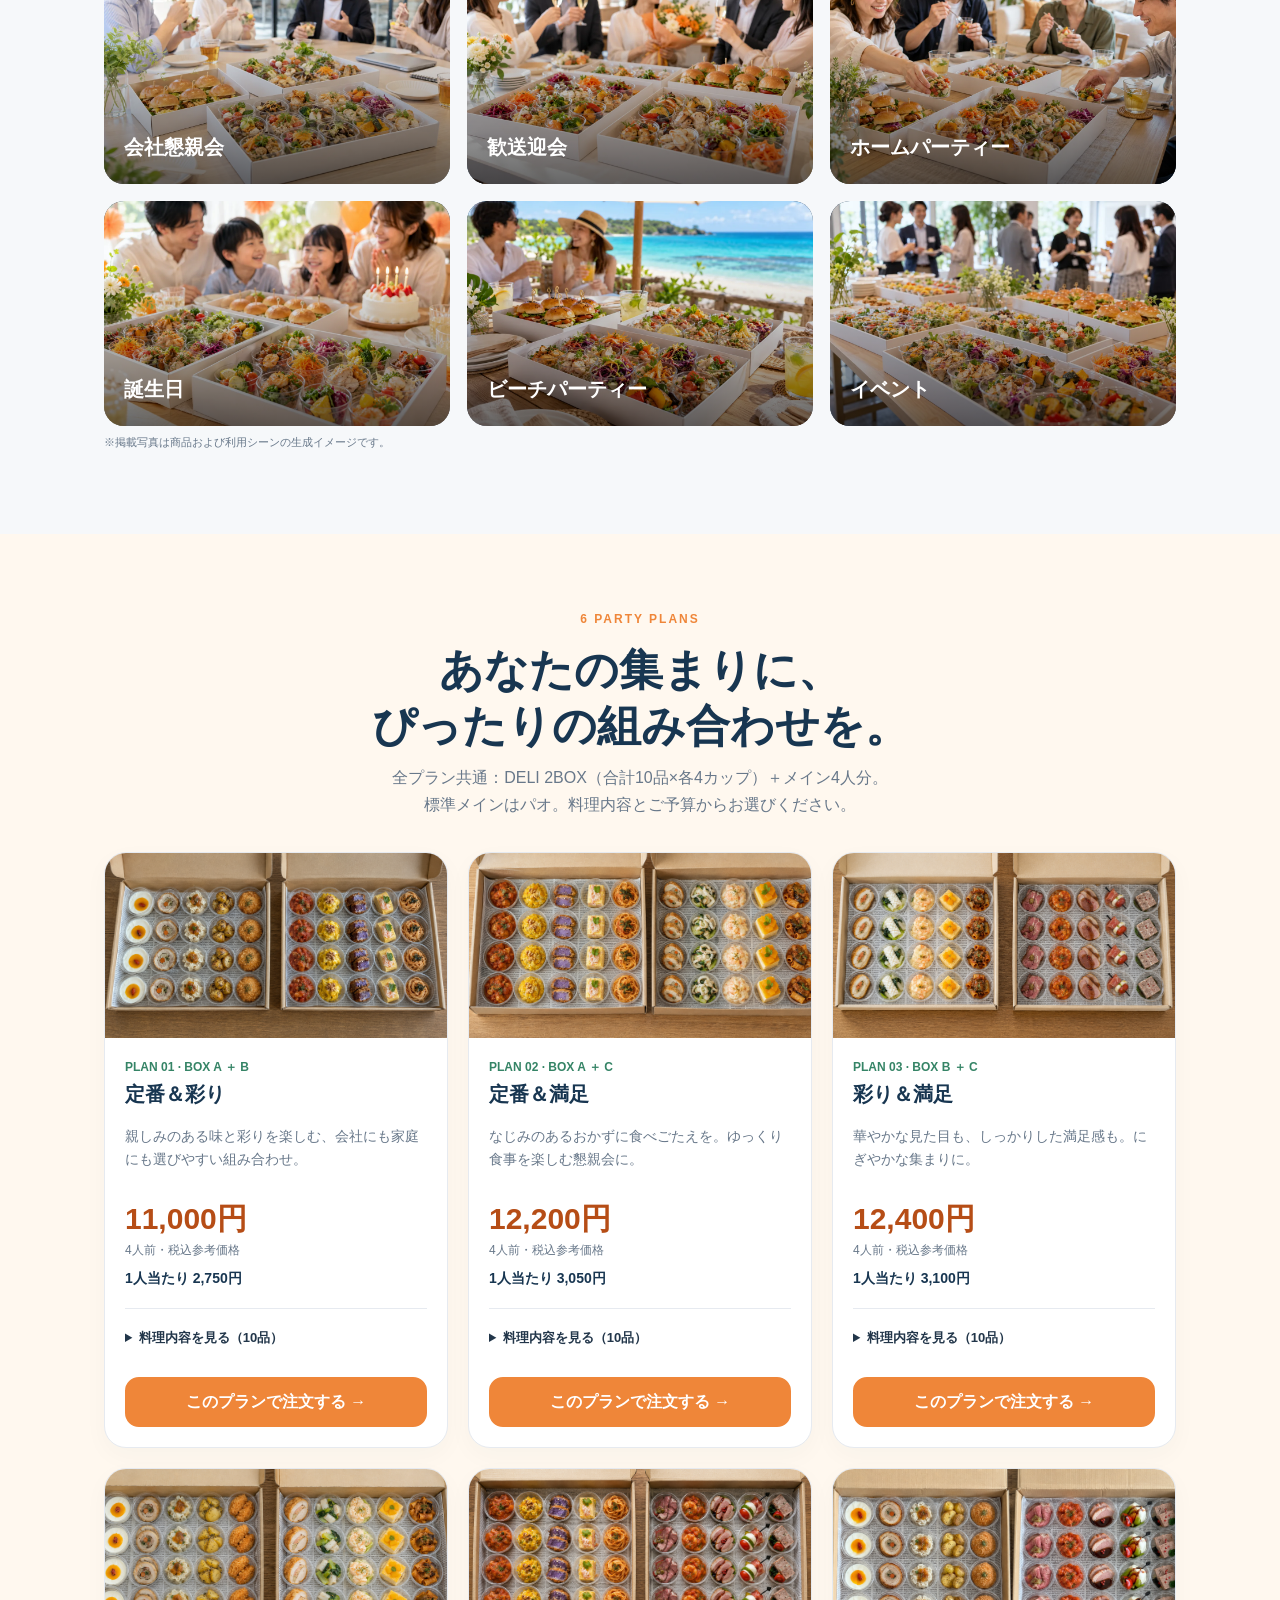
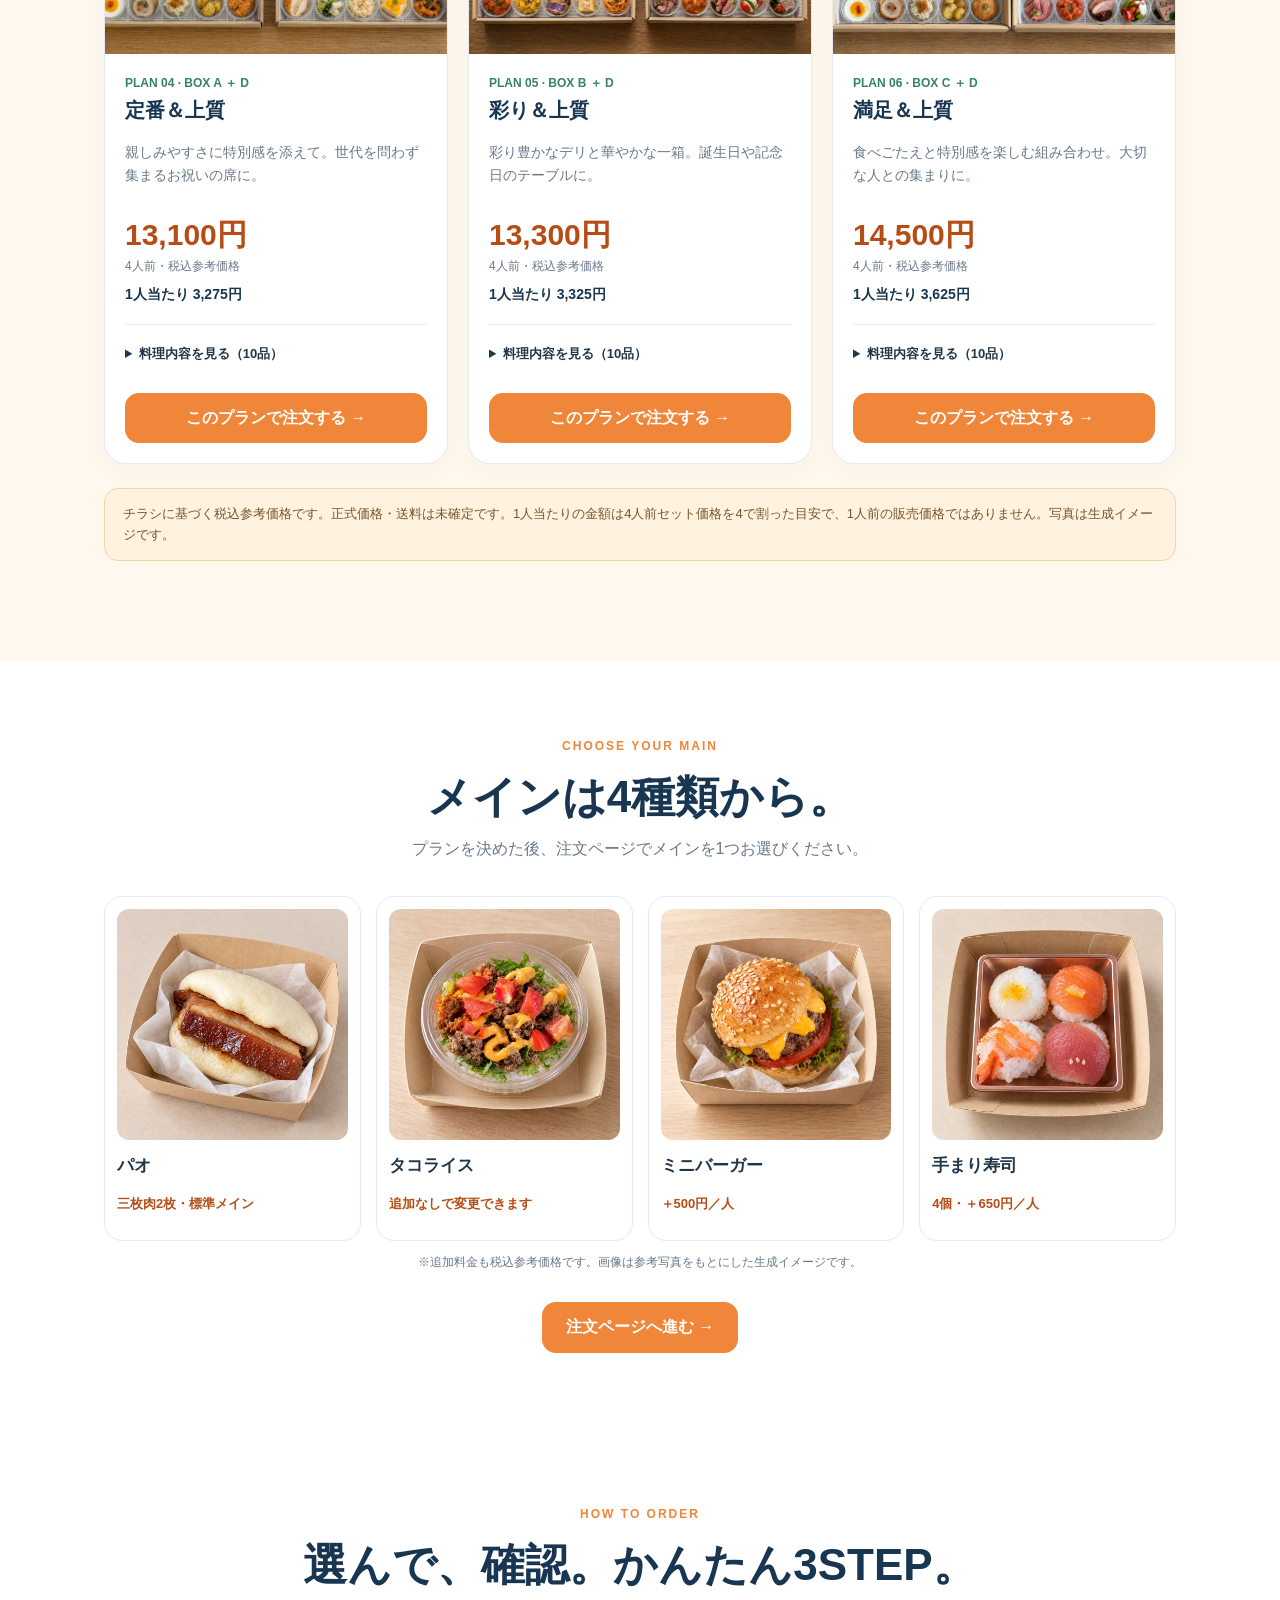
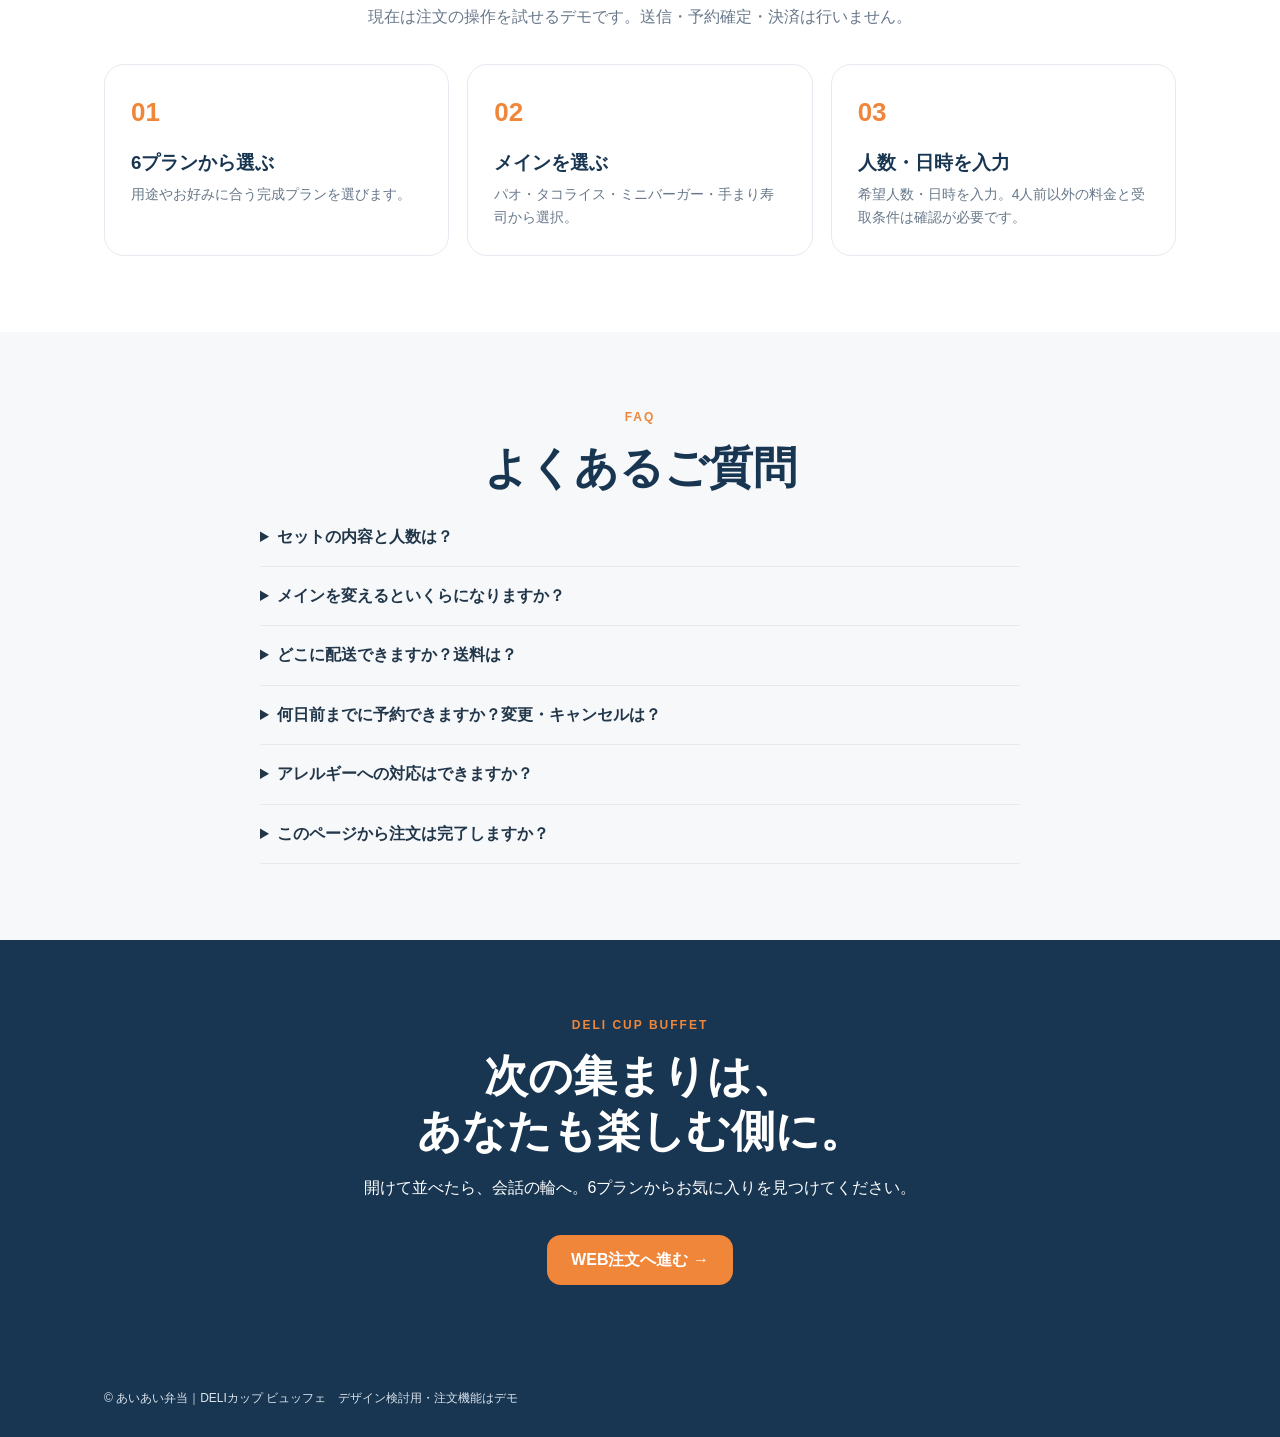
==== commit 078638c2: "利用シーンの見出しを具体的な表現に修正" ====
--- a/index.html
+++ b/index.html
@@ -1,7 +1,7 @@
 <!doctype html><html lang="ja"><head><meta charset="UTF-8"><meta name="viewport" content="width=device-width, initial-scale=1.0"><meta name="description" content="DELIカップ ビュッフェ｜沖縄のあいあい弁当。4名以上から人数に合わせて注文できるカップ型オードブル。"><link rel="stylesheet" href="style.css"><title>DELIカップ ビュッフェ｜あいあい弁当</title></head><body><header class="site-header"><div class="wrap header-inner"><a class="logo" href="index.html">DELIカップ ビュッフェ<small>by あいあい弁当</small></a><nav class="nav"><a href="index.html#scenes">利用シーン</a><a href="index.html#howto">注文方法</a><a href="index.html#plans">6プラン</a><a class="button" href="order.html">WEB注文へ</a></nav></div></header>
 <main><section class="hero"><div class="wrap hero-inner"><div><span class="chip">OKINAWA PARTY FOOD</span><h1>準備は、もっとラクに。<br><em>楽しむ時間は、<br>もっとたっぷり。</em></h1><div class="badges"><span class="badge">4人前セット</span><span class="badge">取り分け不要</span><span class="badge">6プランから選ぶ</span></div><p>盛り付け不要、取り分け不要。彩り豊かな料理を、ひとつずつカップに。開けて並べたら、幹事のあなたも一緒に「いただきます」。</p><p class="hero-price">4人前 <strong>11,000円〜</strong> <small>税込参考価格・送料別途未定</small></p><div class="cta-row"><a class="button navy" href="#plans">6プランを見る</a><a class="button outline" href="#howto">注文方法を見る</a></div></div><div><img class="hero-photo" src="images/scene-home.webp" alt="DELIカップを囲むホームパーティーの利用イメージ" fetchpriority="high" width="1200" height="800"><div class="photo-caption">※写真は生成イメージです。実際の商品・盛り付けとは異なる場合があります。</div></div></div></section>
 <section class="section" id="features"><div class="wrap"><div class="eyebrow">WHY DELI CUP?</div><h2 class="title">幹事のあなたも、<br>パーティーを楽しみませんか？</h2><p class="sub">料理の準備に取り分け、参加者への気配り。気づけば自分だけが忙しい。<br>そんな集まりの準備を、もっとシンプルに。会話も食事も、みんなと一緒に楽しめる時間へ。</p><div class="feature-grid"><div class="tile"><div class="tile-icon">01</div><h3>取り分け不要</h3><p>1品ずつカップに盛り付け。着席スタイルでも取りやすい。</p></div><div class="tile"><div class="tile-icon">02</div><h3>開けて並べるだけ</h3><p>BOXをそのままテーブルに。準備がシンプルです。</p></div><div class="tile"><div class="tile-icon">03</div><h3>テーブルが華やぐ</h3><p>10品のDELIと選べるメイン。好みに合わせて手に取る楽しさを。</p></div></div></div></section>
-<section class="section soft" id="scenes"><div class="wrap"><div class="eyebrow">SCENES</div><h2 class="title">会社でも。家でも。沖縄の外時間にも。</h2><p class="sub">テーブルに並べて楽しめる、さまざまな集まりに。</p><div class="scene-grid"><div class="scene"><img src="images/scene-office.webp" alt="オフィス懇親会の利用イメージ" width="1200" height="800" loading="lazy" decoding="async"><span>会社懇親会</span></div><div class="scene"><img src="images/scene-welcome.webp" alt="歓送迎会の利用イメージ" width="1200" height="800" loading="lazy" decoding="async"><span>歓送迎会</span></div><div class="scene"><img src="images/scene-home.webp" alt="ホームパーティーの参考イメージ" width="1200" height="800" loading="lazy" decoding="async"><span>ホームパーティー</span></div><div class="scene"><img src="images/scene-birthday.webp" alt="誕生日の参考イメージ" width="1200" height="800" loading="lazy" decoding="async"><span>誕生日</span></div><div class="scene"><img src="images/scene-beach.webp" alt="ビーチパーティーの利用イメージ" width="1200" height="800" loading="lazy" decoding="async"><span>ビーチパーティー</span></div><div class="scene"><img src="images/scene-event.webp" alt="イベントの利用イメージ" width="1200" height="800" loading="lazy" decoding="async"><span>イベント</span></div></div><div class="photo-caption">※掲載写真は商品および利用シーンの生成イメージです。</div></div></section>
+<section class="section soft" id="scenes"><div class="wrap"><div class="eyebrow">SCENES</div><h2 class="title">会社の懇親会から、おうちやビーチのパーティーまで。</h2><p class="sub">テーブルに並べて楽しめる、さまざまな集まりに。</p><div class="scene-grid"><div class="scene"><img src="images/scene-office.webp" alt="オフィス懇親会の利用イメージ" width="1200" height="800" loading="lazy" decoding="async"><span>会社懇親会</span></div><div class="scene"><img src="images/scene-welcome.webp" alt="歓送迎会の利用イメージ" width="1200" height="800" loading="lazy" decoding="async"><span>歓送迎会</span></div><div class="scene"><img src="images/scene-home.webp" alt="ホームパーティーの参考イメージ" width="1200" height="800" loading="lazy" decoding="async"><span>ホームパーティー</span></div><div class="scene"><img src="images/scene-birthday.webp" alt="誕生日の参考イメージ" width="1200" height="800" loading="lazy" decoding="async"><span>誕生日</span></div><div class="scene"><img src="images/scene-beach.webp" alt="ビーチパーティーの利用イメージ" width="1200" height="800" loading="lazy" decoding="async"><span>ビーチパーティー</span></div><div class="scene"><img src="images/scene-event.webp" alt="イベントの利用イメージ" width="1200" height="800" loading="lazy" decoding="async"><span>イベント</span></div></div><div class="photo-caption">※掲載写真は商品および利用シーンの生成イメージです。</div></div></section>
 
 <section class="section pale" id="plans"><div class="wrap"><div class="eyebrow">6 PARTY PLANS</div><h2 class="title">あなたの集まりに、<br>ぴったりの組み合わせを。</h2><p class="sub">全プラン共通：DELI 2BOX（合計10品×各4カップ）＋メイン4人分。<br>標準メインはパオ。料理内容とご予算からお選びください。</p><div class="plan-grid"><article class="plan"><div class="plan-photo" role="img" aria-label="定番＆彩りの参考イメージ"></div><div class="plan-inner"><span class="chip">PLAN 01 · BOX A ＋ B</span><h3>定番＆彩り</h3><p>親しみのある味と彩りを楽しむ、会社にも家庭にも選びやすい組み合わせ。</p><p class="plan-price"><strong>11,000円</strong><span>4人前・税込参考価格</span></p><p class="per-person">1人当たり 2,750円</p><details class="plan-details"><summary>料理内容を見る（10品）</summary><h4>BOX A｜親しみ</h4><ul><li>若鶏のカチャトーラ</li><li>ホタテフライ</li><li>焼売ポン酢ジュレ</li><li>紅芋コロッケ</li><li>杏仁豆腐</li></ul><h4>BOX B｜彩り</h4><ul><li>トマト冷製パスタ</li><li>イカと青梗菜の塩ダレ</li><li>八幡巻き</li><li>かぼちゃサラダ</li><li>インカのめざめ</li></ul><p>＋メイン4人分（標準：パオ）</p></details><a class="button" href="order.html?plan=1">このプランで注文する →</a></div></article>
 <article class="plan"><div class="plan-photo" role="img" aria-label="定番＆満足の参考イメージ"></div><div class="plan-inner"><span class="chip">PLAN 02 · BOX A ＋ C</span><h3>定番＆満足</h3><p>なじみのあるおかずに食べごたえを。ゆっくり食事を楽しむ懇親会に。</p><p class="plan-price"><strong>12,200円</strong><span>4人前・税込参考価格</span></p><p class="per-person">1人当たり 3,050円</p><details class="plan-details"><summary>料理内容を見る（10品）</summary><h4>BOX A｜親しみ</h4><ul><li>若鶏のカチャトーラ</li><li>ホタテフライ</li><li>焼売ポン酢ジュレ</li><li>紅芋コロッケ</li><li>杏仁豆腐</li></ul><h4>BOX C｜満足感</h4><ul><li>ボロネーゼとナスのリガトーニ</li><li>エビマヨ</li><li>合鴨ロースト</li><li>鶏むね明太チーズフライ</li><li>ガトー＋マンゴー</li></ul><p>＋メイン4人分（標準：パオ）</p></details><a class="button" href="order.html?plan=2">このプランで注文する →</a></div></article>
--- a/style.css
+++ b/style.css
@@ -56,3 +56,8 @@
   .plan-photo{background-position:center!important}
 }
 @media(prefers-reduced-motion:reduce){html{scroll-behavior:auto}}
+
+/* Keep the opening line together on narrow and wide screens. */
+.hero h1{font-size:clamp(28px,3.3vw,42px)}
+.form-card,.recap,.field{min-width:0}
+@media(max-width:600px){.hero h1{font-size:clamp(23px,7.1vw,38px)}}
